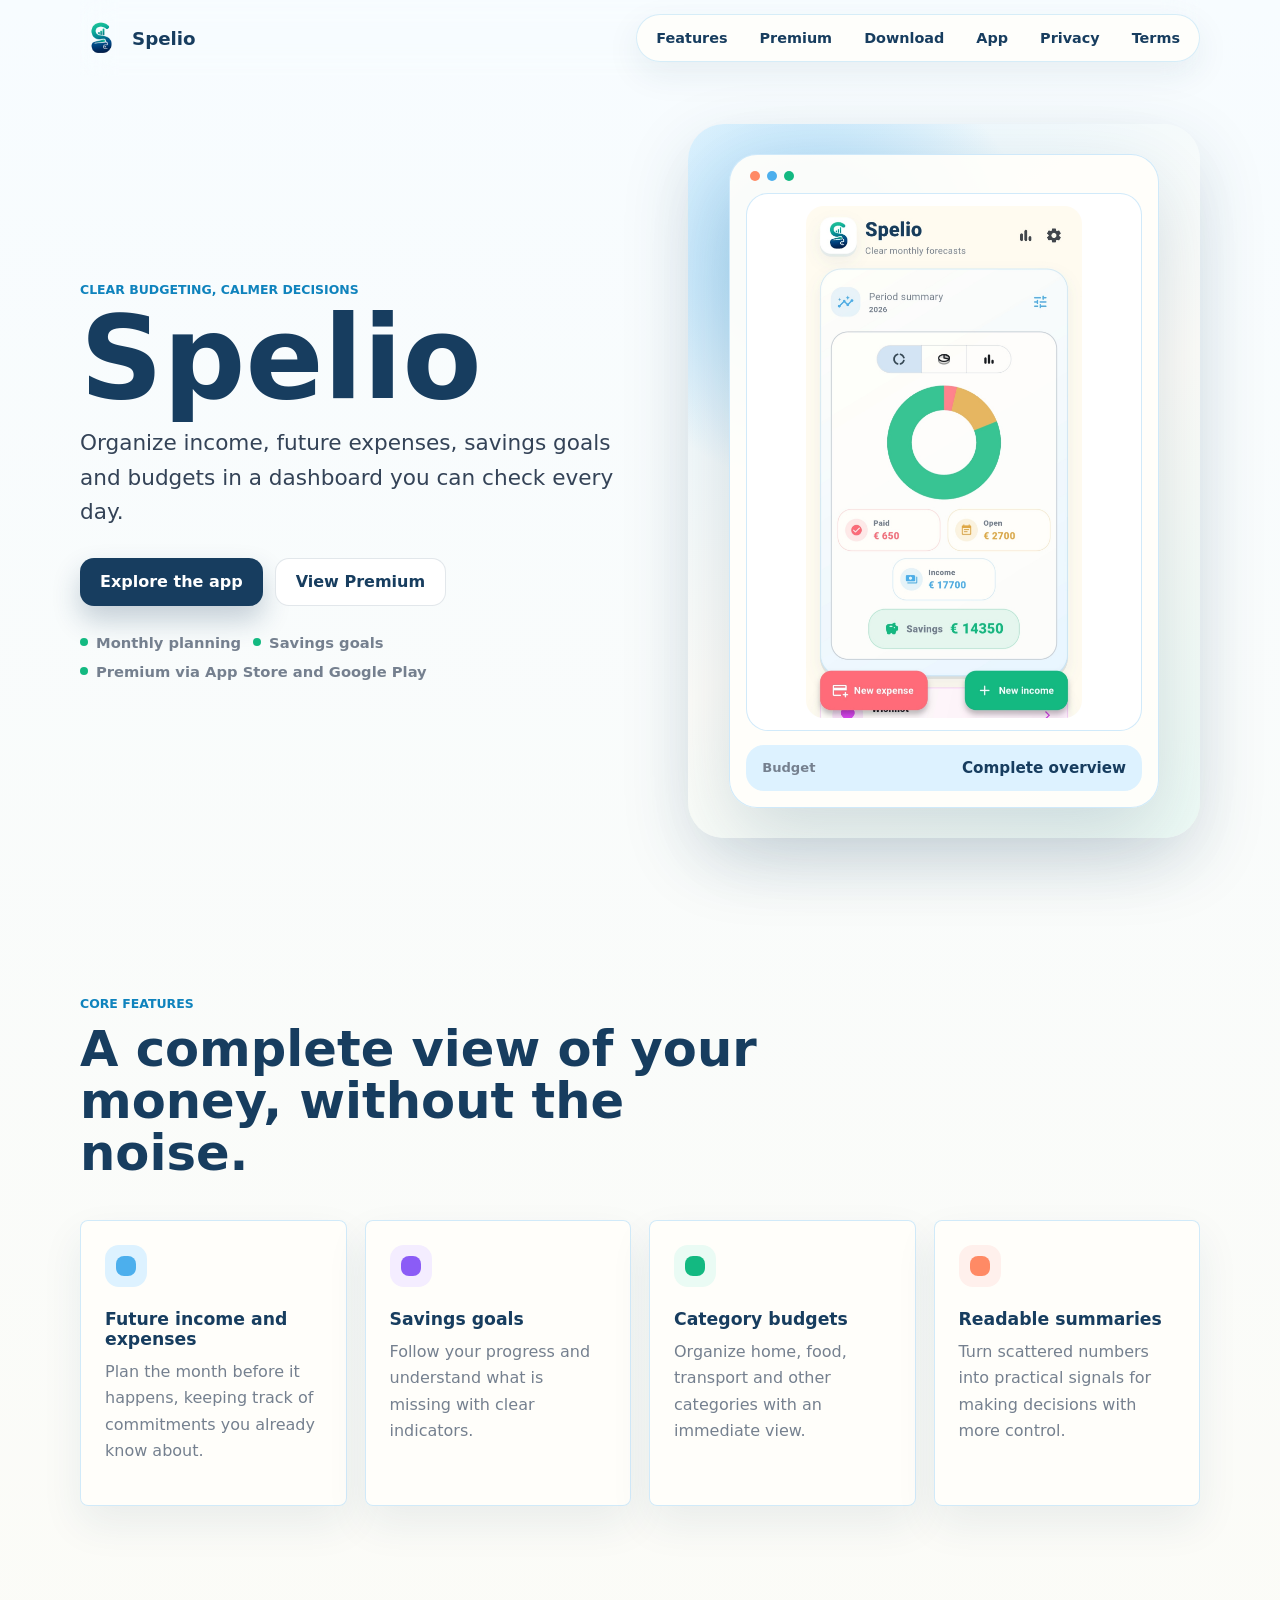
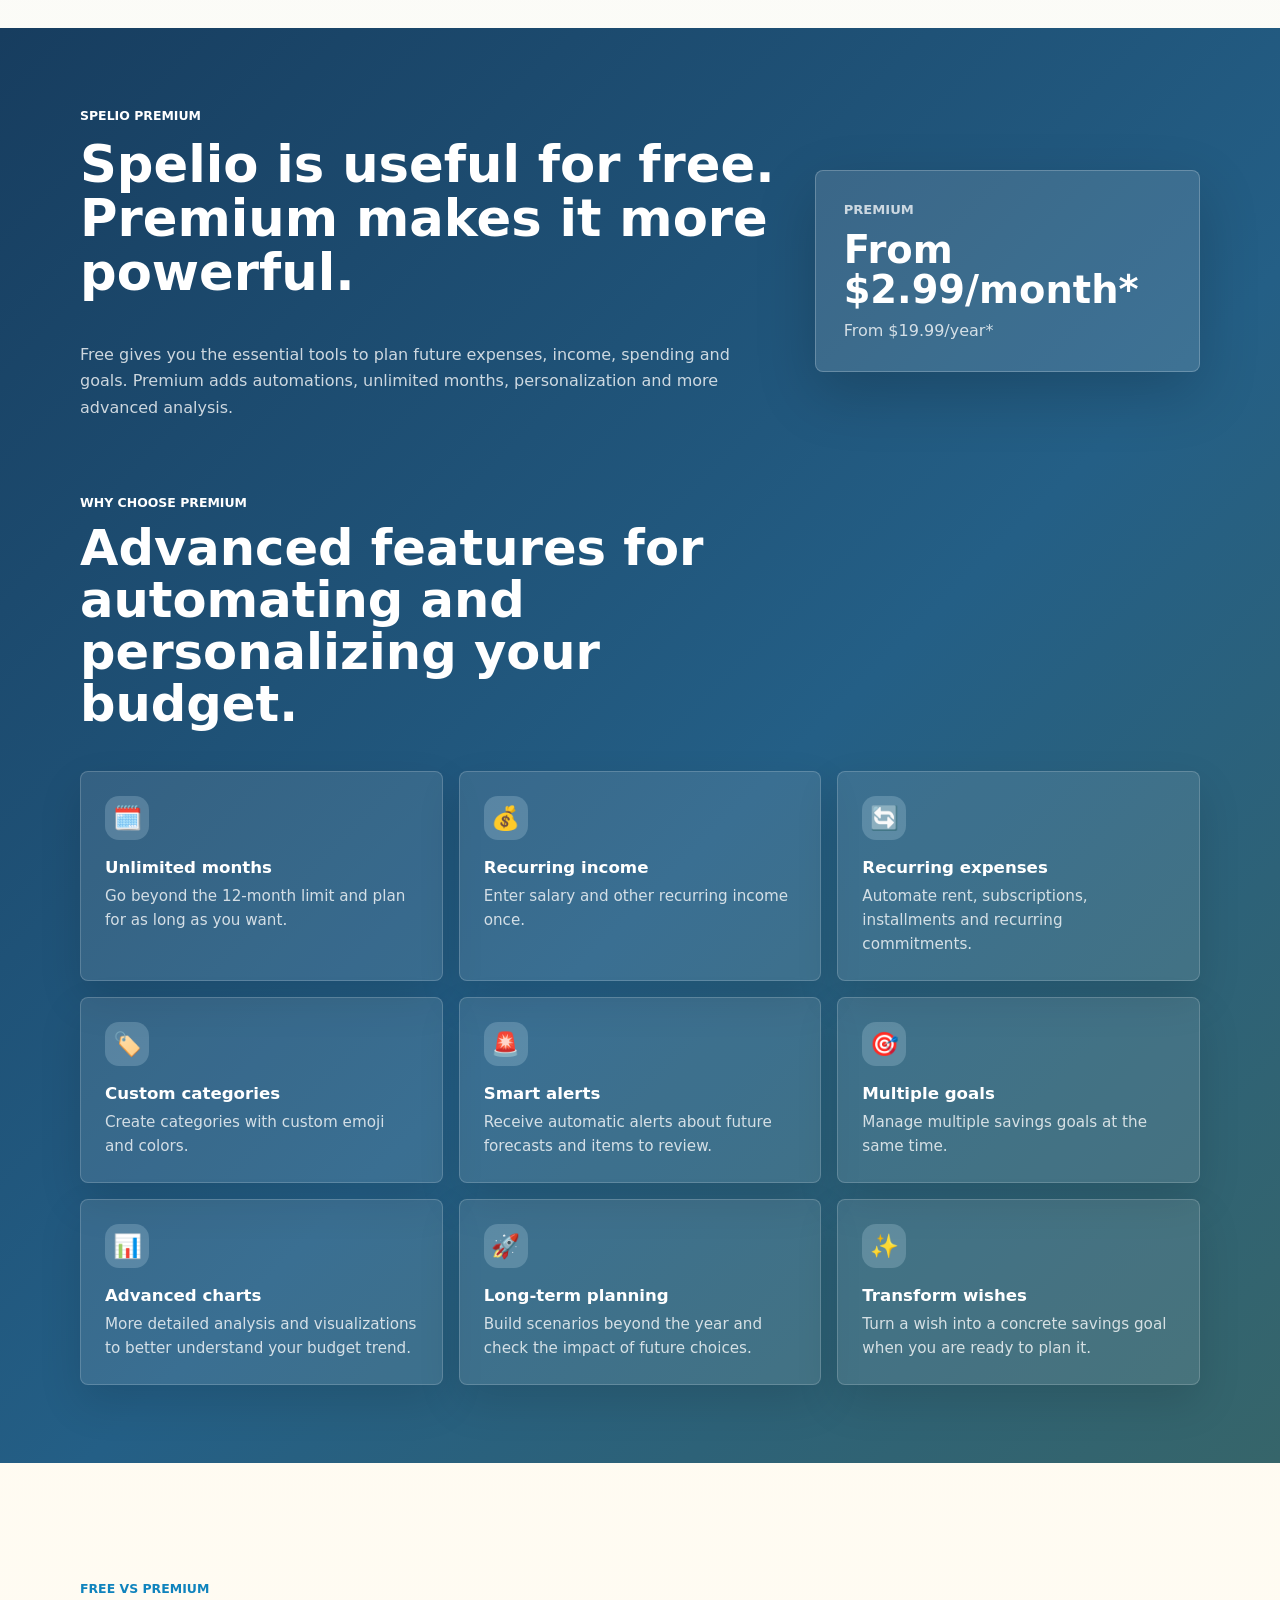
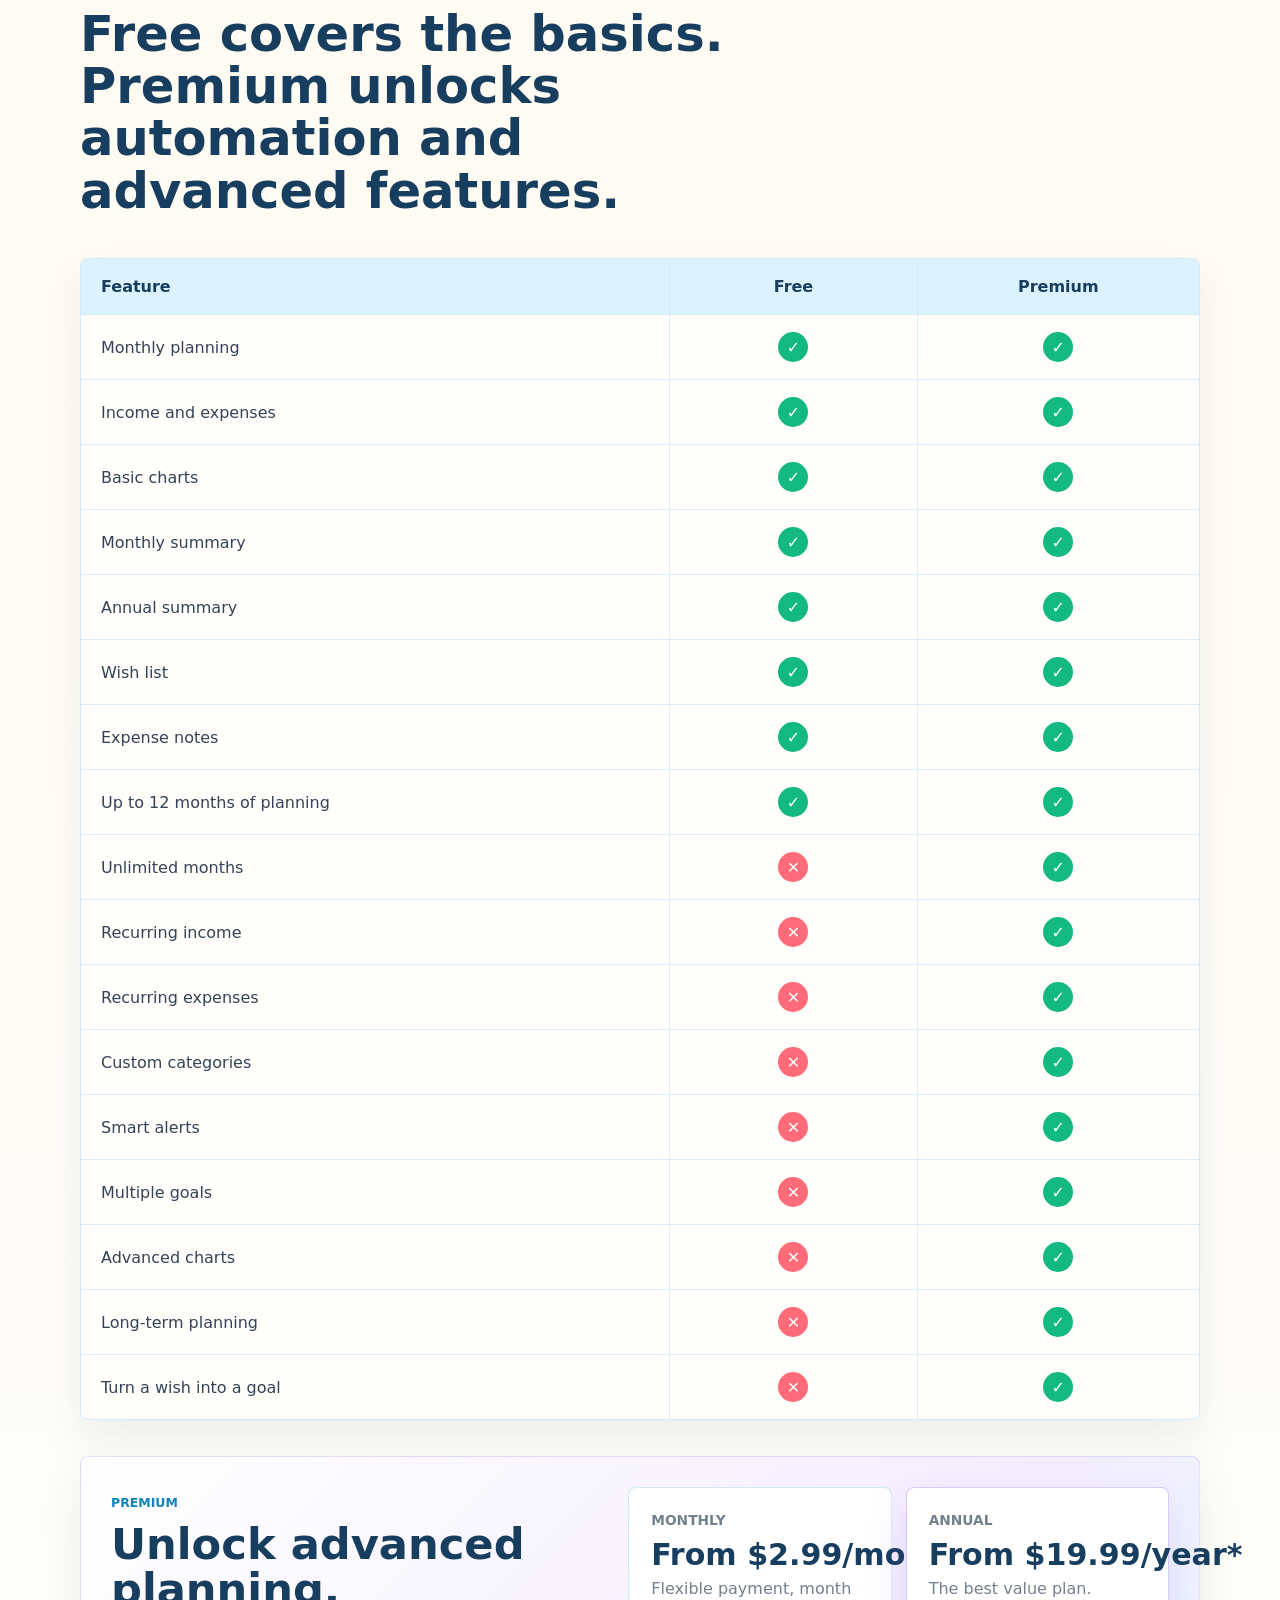
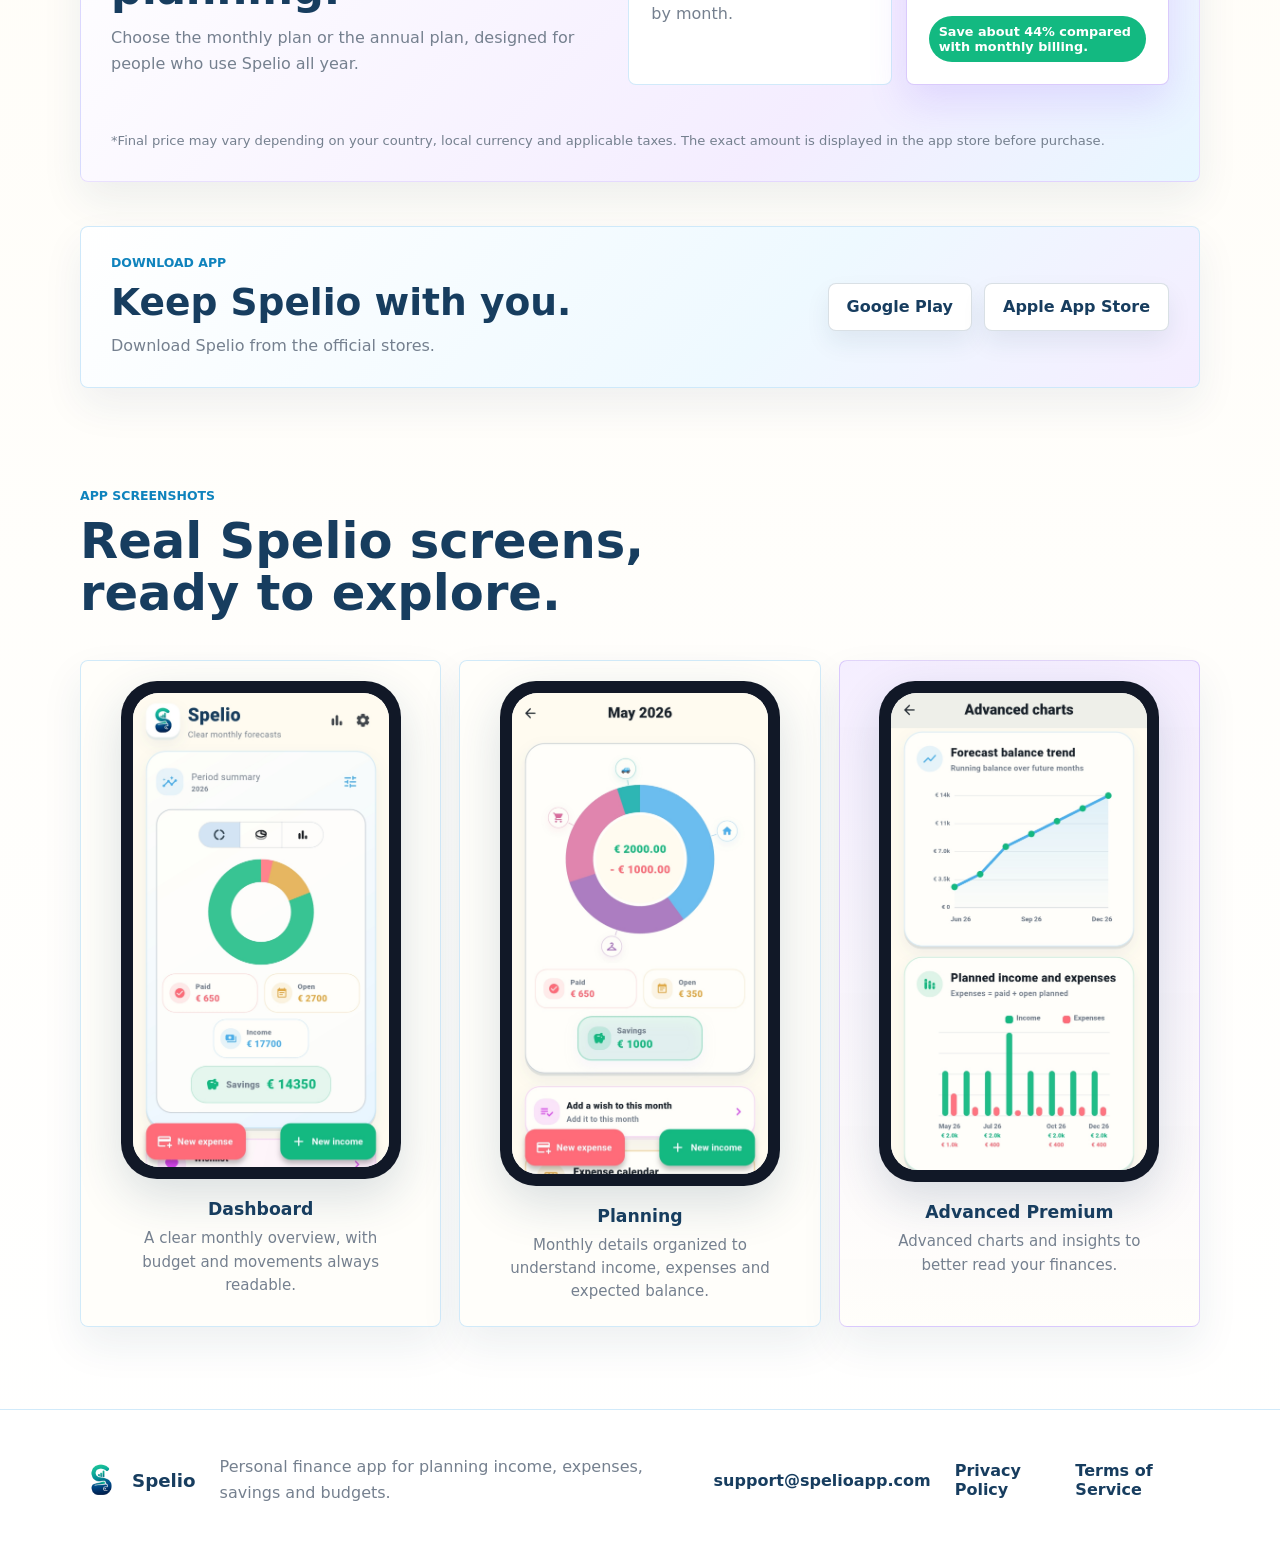
==== index.html @ 4f14aaf7 "Fix Apple App Store download link" ====
<!DOCTYPE html>
<html lang="it">
<head>
  <meta charset="utf-8">
  <meta name="viewport" content="width=device-width, initial-scale=1">
  <meta name="description" content="Spelio, app di budgeting per pianificare entrate, spese, obiettivi di risparmio e abbonamenti Premium." data-i18n-attr="content:meta.home.description">
  <title data-i18n="meta.home.title">Spelio | App di budgeting</title>
  <link rel="icon" type="image/png" href="/favicon.png">
  <link rel="shortcut icon" href="/favicon.ico">
  <link rel="apple-touch-icon" href="/apple-touch-icon.png">
  <link rel="stylesheet" href="style.css?v=hero-mockup-rebalance">
</head>
<body data-page="home">
  <header class="site-header">
    <a class="brand" href="index.html" aria-label="Spelio home">
      <img src="assets/app_logo_mark.png" alt="" class="brand-mark">
      <span>Spelio</span>
    </a>
    <nav class="site-nav" aria-label="Navigazione principale" data-i18n-attr="aria-label:nav.aria">
      <a href="#features" data-i18n="nav.features">Funzioni</a>
      <a href="#premium" data-i18n="nav.premium">Premium</a>
      <a href="#download" data-i18n="nav.download">Download</a>
      <a href="#screenshots" data-i18n="nav.app">App</a>
      <a href="privacy.html" data-i18n="nav.privacy">Privacy</a>
      <a href="terms.html" data-i18n="nav.terms">Termini</a>
    </nav>
  </header>

  <main>
    <section class="hero section-shell">
      <div class="hero-copy">
        <p class="eyebrow" data-i18n="home.hero.eyebrow">Budgeting chiaro, decisioni più serene</p>
        <h1>Spelio</h1>
        <p class="hero-lede" data-i18n="home.hero.lede">Organizza entrate, spese future, obiettivi di risparmio e budget in una dashboard semplice da consultare ogni giorno.</p>
        <div class="hero-actions">
          <a class="button button-primary" href="#screenshots" data-i18n="home.hero.primaryCta">Scopri l'app</a>
          <a class="button button-secondary" href="#premium" data-i18n="home.hero.secondaryCta">Vedi Premium</a>
        </div>
        <div class="trust-row" aria-label="Punti chiave" data-i18n-attr="aria-label:home.hero.trustAria">
          <span data-i18n="home.hero.trust.monthly">Pianificazione mensile</span>
          <span data-i18n="home.hero.trust.goals">Obiettivi di risparmio</span>
          <span data-i18n="home.hero.trust.premium">Premium via App Store e Google Play</span>
        </div>
      </div>

      <div class="app-preview" aria-label="Anteprima interfaccia Spelio" data-i18n-attr="aria-label:home.preview.aria">
        <div class="hero-showcase">
          <div class="showcase-toolbar" aria-hidden="true"><span></span><span></span><span></span></div>
          <div class="hero-screen">
            <img src="assets/screenshots/home.jpg" width="1080" height="2002" alt="Schermata home completa di Spelio con riepilogo del budget e panoramica mensile" fetchpriority="high" data-i18n-attr="alt:home.preview.alt">
          </div>
          <div class="showcase-stats" aria-hidden="true">
            <span data-i18n="home.preview.badge">Budget</span>
            <strong data-i18n="home.preview.caption">Overview completa</strong>
          </div>
        </div>
      </div>
    </section>

    <section id="features" class="features section-shell">
      <div class="section-heading">
        <p class="eyebrow" data-i18n="home.features.eyebrow">Funzionalità principali</p>
        <h2 data-i18n="home.features.title">Una vista completa sul tuo denaro, senza rumore.</h2>
      </div>
      <div class="feature-grid">
        <article class="feature-card">
          <div class="feature-icon income"></div>
          <h3 data-i18n="home.features.income.title">Entrate e spese future</h3>
          <p data-i18n="home.features.income.text">Pianifica il mese prima che accada, tenendo traccia degli impegni già previsti.</p>
        </article>
        <article class="feature-card">
          <div class="feature-icon goals"></div>
          <h3 data-i18n="home.features.goals.title">Obiettivi di risparmio</h3>
          <p data-i18n="home.features.goals.text">Segui i progressi dei tuoi traguardi e capisci quanto manca con indicatori chiari.</p>
        </article>
        <article class="feature-card">
          <div class="feature-icon budget"></div>
          <h3 data-i18n="home.features.budget.title">Budget per categoria</h3>
          <p data-i18n="home.features.budget.text">Organizza casa, cibo, trasporti e altre categorie con una lettura immediata.</p>
        </article>
        <article class="feature-card">
          <div class="feature-icon insights"></div>
          <h3 data-i18n="home.features.insights.title">Riepiloghi leggibili</h3>
          <p data-i18n="home.features.insights.text">Trasforma numeri sparsi in indicazioni pratiche per decidere con più controllo.</p>
        </article>
      </div>
    </section>

    <section id="premium" class="premium-band">
      <div class="section-shell premium-hero">
        <div class="premium-copy">
          <p class="eyebrow" data-i18n="premium.hero.eyebrow">Spelio Premium</p>
          <h2 data-i18n="premium.hero.title">Spelio è utile già gratis. Premium lo rende più potente.</h2>
          <p data-i18n="premium.hero.text">La versione Free offre gli strumenti essenziali per pianificare spese future, entrate, uscite e obiettivi. Premium aggiunge automazioni, mesi illimitati, personalizzazione e analisi più avanzate.</p>
        </div>
        <div class="premium-price-mini">
          <span data-i18n="premium.price.label">Premium</span>
          <strong data-i18n="premium.price.monthlyLine">Da &euro;2,99/mese*</strong>
          <p data-i18n="premium.price.annualLine">Da &euro;19,99/anno*</p>
        </div>
      </div>

      <div class="section-shell premium-deep-dive">
        <div class="section-heading premium-heading">
          <p class="eyebrow" data-i18n="premium.features.eyebrow">Perché scegliere Premium</p>
          <h2 data-i18n="premium.features.title">Funzioni avanzate per chi vuole automatizzare e personalizzare il budget.</h2>
        </div>
        <div class="premium-feature-grid">
          <article class="premium-feature-card"><span class="premium-emoji" aria-hidden="true">&#128467;&#65039;</span><h3 data-i18n="premium.cards.months.title">Mesi illimitati</h3><p data-i18n="premium.cards.months.text">Supera il limite dei 12 mesi e pianifica tutto il tempo che desideri.</p></article>
          <article class="premium-feature-card"><span class="premium-emoji" aria-hidden="true">&#128176;</span><h3 data-i18n="premium.cards.recurringIncome.title">Entrate ricorrenti</h3><p data-i18n="premium.cards.recurringIncome.text">Registra stipendio e altre entrate periodiche una sola volta.</p></article>
          <article class="premium-feature-card"><span class="premium-emoji" aria-hidden="true">&#128260;</span><h3 data-i18n="premium.cards.recurringExpenses.title">Spese ricorrenti</h3><p data-i18n="premium.cards.recurringExpenses.text">Automatizza affitto, abbonamenti, rate e impegni periodici.</p></article>
          <article class="premium-feature-card"><span class="premium-emoji" aria-hidden="true">&#127991;&#65039;</span><h3 data-i18n="premium.cards.categories.title">Categorie personalizzate</h3><p data-i18n="premium.cards.categories.text">Crea categorie con emoji e colori personalizzati.</p></article>
          <article class="premium-feature-card"><span class="premium-emoji" aria-hidden="true">&#128680;</span><h3 data-i18n="premium.cards.alerts.title">Alert intelligenti</h3><p data-i18n="premium.cards.alerts.text">Ricevi avvisi automatici sulle previsioni future e sui punti da controllare.</p></article>
          <article class="premium-feature-card"><span class="premium-emoji" aria-hidden="true">&#127919;</span><h3 data-i18n="premium.cards.goals.title">Obiettivi multipli</h3><p data-i18n="premium.cards.goals.text">Gestisci più obiettivi di risparmio contemporaneamente.</p></article>
          <article class="premium-feature-card"><span class="premium-emoji" aria-hidden="true">&#128202;</span><h3 data-i18n="premium.cards.charts.title">Grafici avanzati</h3><p data-i18n="premium.cards.charts.text">Analisi e visualizzazioni più dettagliate per capire meglio l'andamento del budget.</p></article>
          <article class="premium-feature-card"><span class="premium-emoji" aria-hidden="true">&#128640;</span><h3 data-i18n="premium.cards.longTerm.title">Pianificazione a lungo termine</h3><p data-i18n="premium.cards.longTerm.text">Costruisci scenari oltre l'anno e controlla l'impatto delle scelte future.</p></article>
          <article class="premium-feature-card"><span class="premium-emoji" aria-hidden="true">&#10024;</span><h3 data-i18n="premium.cards.wishes.title">Desideri trasformabili</h3><p data-i18n="premium.cards.wishes.text">Trasforma un desiderio in un obiettivo di risparmio concreto quando vuoi iniziare a pianificarlo.</p></article>
        </div>
      </div>
    </section>

    <section class="premium-compare section-shell" aria-labelledby="premium-compare-title">
      <div class="section-heading">
        <p class="eyebrow" data-i18n="compare.eyebrow">Free vs Premium</p>
        <h2 id="premium-compare-title" data-i18n="compare.title">Free copre le basi. Premium sblocca automazioni e funzioni avanzate.</h2>
      </div>
      <div class="compare-table modern-compare" role="table" aria-label="Confronto tra Spelio Free e Spelio Premium" data-i18n-attr="aria-label:compare.aria">
        <div class="compare-row compare-head" role="row"><div role="columnheader" data-i18n="compare.header.feature">Funzionalità</div><div role="columnheader">Free</div><div role="columnheader">Premium</div></div>
        <div class="compare-row" role="row"><div role="cell" data-i18n="compare.monthlyPlanning">Pianificazione mensile</div><div role="cell"><span class="compare-status yes" aria-label="Incluso" data-i18n-attr="aria-label:compare.included">&#10003;</span></div><div role="cell"><span class="compare-status yes" aria-label="Incluso" data-i18n-attr="aria-label:compare.included">&#10003;</span></div></div>
        <div class="compare-row" role="row"><div role="cell" data-i18n="compare.inOut">Entrate e uscite</div><div role="cell"><span class="compare-status yes" aria-label="Incluso" data-i18n-attr="aria-label:compare.included">&#10003;</span></div><div role="cell"><span class="compare-status yes" aria-label="Incluso" data-i18n-attr="aria-label:compare.included">&#10003;</span></div></div>
        <div class="compare-row" role="row"><div role="cell" data-i18n="compare.baseCharts">Grafici base</div><div role="cell"><span class="compare-status yes" aria-label="Incluso" data-i18n-attr="aria-label:compare.included">&#10003;</span></div><div role="cell"><span class="compare-status yes" aria-label="Incluso" data-i18n-attr="aria-label:compare.included">&#10003;</span></div></div>
        <div class="compare-row" role="row"><div role="cell" data-i18n="compare.monthlySummary">Riepilogo mensile</div><div role="cell"><span class="compare-status yes" aria-label="Incluso" data-i18n-attr="aria-label:compare.included">&#10003;</span></div><div role="cell"><span class="compare-status yes" aria-label="Incluso" data-i18n-attr="aria-label:compare.included">&#10003;</span></div></div>
        <div class="compare-row" role="row"><div role="cell" data-i18n="compare.yearly">Riepilogo annuale</div><div role="cell"><span class="compare-status yes" aria-label="Incluso" data-i18n-attr="aria-label:compare.included">&#10003;</span></div><div role="cell"><span class="compare-status yes" aria-label="Incluso" data-i18n-attr="aria-label:compare.included">&#10003;</span></div></div>
        <div class="compare-row" role="row"><div role="cell" data-i18n="compare.wishlist">Wishlist</div><div role="cell"><span class="compare-status yes" aria-label="Incluso" data-i18n-attr="aria-label:compare.included">&#10003;</span></div><div role="cell"><span class="compare-status yes" aria-label="Incluso" data-i18n-attr="aria-label:compare.included">&#10003;</span></div></div>
        <div class="compare-row" role="row"><div role="cell" data-i18n="compare.notes">Note sulle spese</div><div role="cell"><span class="compare-status yes" aria-label="Incluso" data-i18n-attr="aria-label:compare.included">&#10003;</span></div><div role="cell"><span class="compare-status yes" aria-label="Incluso" data-i18n-attr="aria-label:compare.included">&#10003;</span></div></div>
        <div class="compare-row" role="row"><div role="cell" data-i18n="compare.twelveMonths">Fino a 12 mesi di pianificazione</div><div role="cell"><span class="compare-status yes" aria-label="Incluso" data-i18n-attr="aria-label:compare.included">&#10003;</span></div><div role="cell"><span class="compare-status yes" aria-label="Incluso" data-i18n-attr="aria-label:compare.included">&#10003;</span></div></div>
        <div class="compare-row" role="row"><div role="cell" data-i18n="compare.unlimitedMonths">Mesi illimitati</div><div role="cell"><span class="compare-status no" aria-label="Non incluso" data-i18n-attr="aria-label:compare.notIncluded">&#10005;</span></div><div role="cell"><span class="compare-status yes" aria-label="Incluso" data-i18n-attr="aria-label:compare.included">&#10003;</span></div></div>
        <div class="compare-row" role="row"><div role="cell" data-i18n="compare.recurringIncome">Entrate ricorrenti</div><div role="cell"><span class="compare-status no" aria-label="Non incluso" data-i18n-attr="aria-label:compare.notIncluded">&#10005;</span></div><div role="cell"><span class="compare-status yes" aria-label="Incluso" data-i18n-attr="aria-label:compare.included">&#10003;</span></div></div>
        <div class="compare-row" role="row"><div role="cell" data-i18n="compare.recurringExpenses">Spese ricorrenti</div><div role="cell"><span class="compare-status no" aria-label="Non incluso" data-i18n-attr="aria-label:compare.notIncluded">&#10005;</span></div><div role="cell"><span class="compare-status yes" aria-label="Incluso" data-i18n-attr="aria-label:compare.included">&#10003;</span></div></div>
        <div class="compare-row" role="row"><div role="cell" data-i18n="compare.customCategories">Categorie personalizzate</div><div role="cell"><span class="compare-status no" aria-label="Non incluso" data-i18n-attr="aria-label:compare.notIncluded">&#10005;</span></div><div role="cell"><span class="compare-status yes" aria-label="Incluso" data-i18n-attr="aria-label:compare.included">&#10003;</span></div></div>
        <div class="compare-row" role="row"><div role="cell" data-i18n="compare.smartAlerts">Alert intelligenti</div><div role="cell"><span class="compare-status no" aria-label="Non incluso" data-i18n-attr="aria-label:compare.notIncluded">&#10005;</span></div><div role="cell"><span class="compare-status yes" aria-label="Incluso" data-i18n-attr="aria-label:compare.included">&#10003;</span></div></div>
        <div class="compare-row" role="row"><div role="cell" data-i18n="compare.multipleGoals">Obiettivi multipli</div><div role="cell"><span class="compare-status no" aria-label="Non incluso" data-i18n-attr="aria-label:compare.notIncluded">&#10005;</span></div><div role="cell"><span class="compare-status yes" aria-label="Incluso" data-i18n-attr="aria-label:compare.included">&#10003;</span></div></div>
        <div class="compare-row" role="row"><div role="cell" data-i18n="compare.advancedCharts">Grafici avanzati</div><div role="cell"><span class="compare-status no" aria-label="Non incluso" data-i18n-attr="aria-label:compare.notIncluded">&#10005;</span></div><div role="cell"><span class="compare-status yes" aria-label="Incluso" data-i18n-attr="aria-label:compare.included">&#10003;</span></div></div>
        <div class="compare-row" role="row"><div role="cell" data-i18n="compare.longTerm">Pianificazione a lungo termine</div><div role="cell"><span class="compare-status no" aria-label="Non incluso" data-i18n-attr="aria-label:compare.notIncluded">&#10005;</span></div><div role="cell"><span class="compare-status yes" aria-label="Incluso" data-i18n-attr="aria-label:compare.included">&#10003;</span></div></div>
        <div class="compare-row" role="row"><div role="cell" data-i18n="compare.wishToGoal">Trasforma desiderio in obiettivo</div><div role="cell"><span class="compare-status no" aria-label="Non incluso" data-i18n-attr="aria-label:compare.notIncluded">&#10005;</span></div><div role="cell"><span class="compare-status yes" aria-label="Incluso" data-i18n-attr="aria-label:compare.included">&#10003;</span></div></div>
      </div>
    </section>

    <section class="premium-cta section-shell" aria-label="Prezzi Spelio Premium" data-i18n-attr="aria-label:premium.cta.aria">
      <div class="premium-price-copy">
        <p class="eyebrow" data-i18n="premium.cta.eyebrow">Premium</p>
        <h2 data-i18n="premium.cta.title">Sblocca la pianificazione avanzata.</h2>
        <p data-i18n="premium.cta.text">Scegli il piano mensile oppure il piano annuale, pensato per chi usa Spelio tutto l'anno.</p>
      </div>
      <div class="price-cards">
        <article class="price-card"><span data-i18n="premium.cta.monthly">Mensile</span><strong data-i18n="premium.cta.monthlyPrice">Da &euro;2,99/mese*</strong><p data-i18n="premium.cta.monthlyText">Pagamento flessibile, mese per mese.</p></article>
        <article class="price-card highlighted-price"><span data-i18n="premium.cta.annual">Annuale</span><strong data-i18n="premium.cta.annualPrice">Da &euro;19,99/anno*</strong><p data-i18n="premium.cta.annualText">Il piano più conveniente.</p><em data-i18n="premium.cta.savings">Risparmi circa il 44% rispetto al mensile.</em></article>
      </div>
      <p class="pricing-note" data-i18n="premium.pricingNote">*Il prezzo finale può variare in base al Paese, alla valuta locale e alle eventuali imposte applicabili. L'importo esatto viene mostrato nello store prima dell'acquisto.</p>
    </section>

    <section id="download" class="download-section section-shell">
      <div class="download-copy">
        <p class="eyebrow" data-i18n="download.eyebrow">Download app</p>
        <h2 data-i18n="download.title">Porta Spelio sempre con te.</h2>
        <p data-i18n="download.text">Scarica Spelio dagli store ufficiali.</p>
      </div>
      <div class="download-actions" aria-label="Download app Spelio" data-i18n-attr="aria-label:download.aria">
        <a class="store-button" href="https://play.google.com/store/apps/details?id=com.edobozzi.spelio" target="_blank" rel="noopener" data-i18n="download.google">Google Play</a>
        <a class="store-button" href="https://apps.apple.com/us/app/spelio-budget-planner-goals/id6780227505" target="_blank" rel="noopener" data-i18n="download.apple">Apple App Store</a>
      </div>
    </section>

    <section id="screenshots" class="screenshots section-shell">
      <div class="section-heading">
        <p class="eyebrow" data-i18n="screens.eyebrow">Screenshot app</p>
        <h2 data-i18n="screens.title">Le schermate reali di Spelio, pronte da esplorare.</h2>
      </div>
      <div class="screenshot-grid">
        <article class="screenshot-card"><figure class="phone-frame"><div class="phone-screen"><img src="assets/screenshots/home.jpg" width="1080" height="2002" loading="lazy" decoding="async" alt="Home completa di Spelio con riepilogo del mese, budget e movimenti recenti" data-i18n-attr="alt:screens.dashboard.alt"></div></figure><h3 data-i18n="screens.dashboard.title">Dashboard</h3><p data-i18n="screens.dashboard.text">Una panoramica chiara del mese, con budget e movimenti sempre leggibili.</p></article>
        <article class="screenshot-card"><figure class="phone-frame"><div class="phone-screen"><img src="assets/screenshots/month-detail.jpg" width="1080" height="2029" loading="lazy" decoding="async" alt="Schermata completa del dettaglio mensile di Spelio con entrate, uscite e pianificazione del periodo" data-i18n-attr="alt:screens.planning.alt"></div></figure><h3 data-i18n="screens.planning.title">Pianificazione</h3><p data-i18n="screens.planning.text">Dettagli mensili ordinati per capire entrate, uscite e saldo previsto.</p></article>
        <article class="screenshot-card premium-screenshot"><figure class="phone-frame"><div class="phone-screen"><img src="assets/screenshots/advanced-charts.jpg" width="1080" height="2015" loading="lazy" decoding="async" alt="Schermata Premium completa di Spelio con grafici avanzati e analisi del budget" data-i18n-attr="alt:screens.premium.alt"></div></figure><h3 data-i18n="screens.premium.title">Premium avanzato</h3><p data-i18n="screens.premium.text">Grafici e insight avanzati per leggere meglio l'andamento delle finanze.</p></article>
      </div>
    </section>
  </main>

  <footer class="site-footer">
    <div class="footer-inner">
      <a class="brand footer-brand" href="index.html"><img src="assets/app_logo_mark.png" alt="" class="brand-mark"><span>Spelio</span></a>
      <p data-i18n="footer.text">App di finanza personale per pianificare entrate, spese, risparmi e budget.</p>
      <a class="support-link" href="mailto:support@spelioapp.com" data-i18n="footer.support">support@spelioapp.com</a>
      <nav aria-label="Documenti legali" data-i18n-attr="aria-label:footer.legalAria"><a href="privacy.html" data-i18n="footer.privacy">Informativa privacy</a><a href="terms.html" data-i18n="footer.terms">Termini di servizio</a></nav>
    </div>
  </footer>
  <script src="localize.js"></script>
</body>
</html>
---- style.css ----
:root {
  --ink: #18202a;
  --muted: #75808f;
  --canvas: #fffbf1;
  --paper: #fffefa;
  --brand: #4cafed;
  --brand-deep: #173d5f;
  --aqua: #7bc7f7;
  --mint: #ddf2ff;
  --green: #13b981;
  --coral: #ff8a65;
  --premium: #8b5cf6;
  --line: #cde8fa;
  --shadow: 0 24px 70px rgba(23, 61, 95, 0.14);
}

* {
  box-sizing: border-box;
}

html {
  scroll-behavior: smooth;
}

body {
  margin: 0;
  font-family: Inter, system-ui, -apple-system, BlinkMacSystemFont, "Segoe UI", sans-serif;
  color: var(--ink);
  background: linear-gradient(180deg, #f7fcff 0%, var(--canvas) 46%, #ffffff 100%);
}

a {
  color: inherit;
  text-decoration: none;
}

.site-header {
  position: sticky;
  top: 0;
  z-index: 20;
  display: flex;
  align-items: center;
  justify-content: space-between;
  gap: 24px;
  width: min(1120px, calc(100% - 32px));
  min-height: 76px;
  margin: 0 auto;
  padding: 12px 0;
  backdrop-filter: blur(16px);
}

.brand {
  display: inline-flex;
  align-items: center;
  gap: 10px;
  font-weight: 800;
  font-size: 1.14rem;
  color: var(--brand-deep);
}

.brand-mark {
  width: 42px;
  height: 42px;
  object-fit: contain;
}

.site-nav {
  display: flex;
  align-items: center;
  gap: 6px;
  padding: 6px;
  border: 1px solid rgba(76, 175, 237, 0.22);
  border-radius: 999px;
  background: rgba(255, 254, 250, 0.82);
  box-shadow: 0 12px 34px rgba(23, 61, 95, 0.08);
}

.site-nav a {
  padding: 9px 13px;
  border-radius: 999px;
  color: var(--brand-deep);
  font-size: 0.9rem;
  font-weight: 700;
  white-space: nowrap;
}

.site-nav a:hover,
.site-nav a[aria-current="page"] {
  background: var(--mint);
  color: #0f6da0;
}

.section-shell {
  width: min(1120px, calc(100% - 32px));
  margin: 0 auto;
}

.hero {
  display: grid;
  grid-template-columns: minmax(0, 1.04fr) minmax(320px, 0.96fr);
  gap: 54px;
  align-items: center;
  min-height: calc(100vh - 76px);
  padding: 48px 0 76px;
}

.eyebrow {
  margin: 0 0 12px;
  color: #0f83bd;
  font-size: 0.78rem;
  font-weight: 800;
  letter-spacing: 0;
  text-transform: uppercase;
}

h1,
h2,
h3,
p {
  margin-top: 0;
}

.hero h1 {
  margin-bottom: 18px;
  color: var(--brand-deep);
  font-size: clamp(3.6rem, 10vw, 7.2rem);
  line-height: 0.86;
  letter-spacing: 0;
}

.hero-lede {
  max-width: 680px;
  color: #344357;
  font-size: clamp(1.12rem, 2vw, 1.35rem);
  line-height: 1.6;
}

.hero-actions,
.trust-row {
  display: flex;
  flex-wrap: wrap;
  gap: 12px;
  align-items: center;
}

.hero-actions {
  margin-top: 28px;
}

.button {
  display: inline-flex;
  align-items: center;
  justify-content: center;
  min-height: 48px;
  padding: 0 20px;
  border-radius: 14px;
  font-weight: 800;
  transition: transform 160ms ease, box-shadow 160ms ease;
}

.button:hover {
  transform: translateY(-2px);
}

.button-primary {
  color: #ffffff;
  background: var(--brand-deep);
  box-shadow: 0 14px 28px rgba(23, 61, 95, 0.24);
}

.button-secondary {
  color: var(--brand-deep);
  background: #ffffff;
  border: 1px solid rgba(23, 61, 95, 0.12);
}

.trust-row {
  margin-top: 28px;
  color: var(--muted);
  font-size: 0.92rem;
  font-weight: 700;
}

.trust-row span {
  display: inline-flex;
  align-items: center;
  gap: 8px;
}

.trust-row span::before {
  content: "";
  width: 8px;
  height: 8px;
  border-radius: 99px;
  background: var(--green);
}

.app-preview {
  display: grid;
  place-items: center;
  min-height: 560px;
  padding: 30px;
  border-radius: 36px;
  background: radial-gradient(circle at 25% 20%, rgba(123, 199, 247, 0.7), transparent 32%), linear-gradient(145deg, #e8f7ff, #fffefa 54%, #eefbf6);
  box-shadow: var(--shadow);
}

.hero-showcase {
  width: min(430px, 100%);
  padding: 16px;
  border: 1px solid rgba(205, 232, 250, 0.95);
  border-radius: 28px;
  background: rgba(255, 254, 250, 0.92);
  box-shadow: 0 28px 80px rgba(23, 61, 95, 0.18);
}

.showcase-toolbar {
  display: flex;
  gap: 7px;
  padding: 0 0 12px 4px;
}

.showcase-toolbar span {
  width: 10px;
  height: 10px;
  border-radius: 999px;
  background: var(--line);
}

.showcase-toolbar span:first-child {
  background: var(--coral);
}

.showcase-toolbar span:nth-child(2) {
  background: var(--brand);
}

.showcase-toolbar span:nth-child(3) {
  background: var(--green);
}

.hero-screen {
  display: grid;
  place-items: center;
  padding: 12px;
  border-radius: 22px;
  background: #ffffff;
  border: 1px solid rgba(205, 232, 250, 0.9);
}

.hero-screen img {
  display: block;
  width: min(276px, 100%);
  height: auto;
  object-fit: contain;
  border-radius: 18px;
  background: #ffffff;
}

.showcase-stats {
  display: flex;
  align-items: center;
  justify-content: space-between;
  gap: 16px;
  margin-top: 14px;
  padding: 14px 16px;
  border-radius: 18px;
  background: var(--mint);
}

.showcase-stats span {
  color: var(--muted);
  font-size: 0.82rem;
  font-weight: 800;
}

.showcase-stats strong {
  color: var(--brand-deep);
  font-size: 0.95rem;
}
.section-heading {
  max-width: 680px;
  margin-bottom: 28px;
}

.section-heading h2 {
  color: var(--brand-deep);
  font-size: clamp(2rem, 4vw, 3.1rem);
  line-height: 1.05;
  letter-spacing: 0;
}

.features,
.screenshots {
  padding: 82px 0;
}

.feature-grid,
.screenshot-grid {
  display: grid;
  grid-template-columns: repeat(4, minmax(0, 1fr));
  gap: 18px;
}

.feature-card,
.screenshot-card,
.legal-card {
  border: 1px solid rgba(205, 232, 250, 0.9);
  border-radius: 8px;
  background: rgba(255, 254, 250, 0.92);
  box-shadow: 0 18px 42px rgba(23, 61, 95, 0.08);
}

.feature-card {
  padding: 24px;
}

.feature-card h3,
.screenshot-card h3 {
  margin-bottom: 10px;
  color: var(--brand-deep);
  font-size: 1.08rem;
}

.feature-card p,
.legal-content p,
.footer-inner p {
  color: var(--muted);
  line-height: 1.65;
}

.feature-icon {
  width: 42px;
  height: 42px;
  margin-bottom: 22px;
  border-radius: 14px;
  background: var(--mint);
  position: relative;
}

.feature-icon::after {
  content: "";
  position: absolute;
  inset: 11px;
  border-radius: 8px;
  background: var(--brand);
}

.feature-icon.goals { background: #f4edff; }
.feature-icon.goals::after { background: var(--premium); }
.feature-icon.budget { background: #eafbf4; }
.feature-icon.budget::after { background: var(--green); }
.feature-icon.insights { background: #fff0ec; }
.feature-icon.insights::after { background: var(--coral); }

.premium-band {
  margin: 40px 0;
  padding: 78px 0;
  color: #ffffff;
  background: linear-gradient(135deg, var(--brand-deep), #245f86 56%, #36656a);
}

.premium-hero {
  display: grid;
  grid-template-columns: minmax(0, 1fr) minmax(280px, 0.55fr);
  gap: 34px;
  align-items: center;
}

.premium-copy .eyebrow,
.premium-copy h2,
.premium-copy p {
  color: #ffffff;
}

.premium-copy h2 {
  max-width: 760px;
  font-size: clamp(2.1rem, 4vw, 3.2rem);
  line-height: 1.05;
}

.premium-copy p {
  max-width: 680px;
  color: rgba(255, 255, 255, 0.78);
  line-height: 1.65;
}

.premium-price-mini {
  padding: 28px;
  border: 1px solid rgba(255, 255, 255, 0.22);
  border-radius: 8px;
  background: rgba(255, 255, 255, 0.12);
  box-shadow: 0 22px 60px rgba(0, 0, 0, 0.18);
}

.premium-price-mini span {
  color: rgba(255, 255, 255, 0.74);
  font-size: 0.82rem;
  font-weight: 800;
  text-transform: uppercase;
}

.premium-price-mini strong {
  display: block;
  margin: 12px 0 8px;
  color: #ffffff;
  font-size: clamp(1.8rem, 3vw, 2.5rem);
  line-height: 1.05;
}

.premium-price-mini p {
  margin: 0;
  color: rgba(255, 255, 255, 0.78);
  line-height: 1.55;
}

.premium-deep-dive {
  margin-top: 58px;
}

.premium-heading {
  margin-bottom: 26px;
}

.premium-heading .eyebrow,
.premium-heading h2 {
  color: #ffffff;
}

.premium-feature-grid {
  display: grid;
  grid-template-columns: repeat(3, minmax(0, 1fr));
  gap: 16px;
}

.premium-feature-card {
  padding: 24px;
  border: 1px solid rgba(255, 255, 255, 0.18);
  border-radius: 8px;
  background: rgba(255, 255, 255, 0.1);
  box-shadow: 0 18px 44px rgba(0, 0, 0, 0.12);
}

.premium-feature-grid > .premium-feature-card {
  grid-column: auto;
  width: auto;
}

.premium-feature-card h3 {
  margin-bottom: 8px;
  color: #ffffff;
  font-size: 1.04rem;
}

.premium-feature-card p {
  margin-bottom: 0;
  color: rgba(255, 255, 255, 0.78);
  font-size: 0.95rem;
  line-height: 1.55;
}

.premium-emoji {
  display: inline-grid;
  place-items: center;
  width: 44px;
  height: 44px;
  margin-bottom: 18px;
  border-radius: 14px;
  background: rgba(221, 242, 255, 0.2);
  font-size: 1.45rem;
}

.premium-compare {
  padding: 78px 0 36px;
}

.compare-table {
  overflow: hidden;
  border: 1px solid rgba(205, 232, 250, 0.9);
  border-radius: 8px;
  background: rgba(255, 254, 250, 0.94);
  box-shadow: 0 18px 42px rgba(23, 61, 95, 0.08);
}

.compare-row {
  display: grid;
  grid-template-columns: minmax(190px, 1fr) minmax(110px, 0.42fr) minmax(130px, 0.48fr);
  border-bottom: 1px solid rgba(205, 232, 250, 0.75);
}

.compare-row:last-child {
  border-bottom: 0;
}

.compare-row > div {
  display: flex;
  align-items: center;
  padding: 17px 20px;
  color: #344357;
  line-height: 1.35;
}

.compare-row > div:not(:first-child) {
  justify-content: center;
}

.compare-row > div + div {
  border-left: 1px solid rgba(205, 232, 250, 0.75);
}

.compare-head {
  background: var(--mint);
}

.compare-head > div {
  color: var(--brand-deep);
  font-weight: 800;
}

.compare-status {
  display: inline-grid;
  place-items: center;
  width: 30px;
  height: 30px;
  border-radius: 999px;
  font-size: 1rem;
  font-weight: 900;
}

.compare-status.yes {
  color: #ffffff;
  background: var(--green);
}

.compare-status.no {
  color: #ffffff;
  background: #ff6b78;
}


.premium-cta {
  display: grid;
  grid-template-columns: minmax(0, 0.95fr) minmax(320px, 1.05fr);
  gap: 28px;
  align-items: center;
  margin-bottom: 44px;
  padding: 30px;
  border: 1px solid rgba(139, 92, 246, 0.18);
  border-radius: 8px;
  background: linear-gradient(135deg, #ffffff, #f4edff 68%, #e8f7ff);
  box-shadow: 0 18px 42px rgba(23, 61, 95, 0.08);
}

.premium-price-copy h2 {
  margin-bottom: 12px;
  color: var(--brand-deep);
  font-size: clamp(1.8rem, 4vw, 2.7rem);
  line-height: 1.05;
}

.premium-price-copy p:last-child {
  margin-bottom: 0;
  color: var(--muted);
  line-height: 1.65;
}

.price-cards {
  display: grid;
  grid-template-columns: repeat(2, minmax(0, 1fr));
  gap: 14px;
}

.price-card {
  padding: 22px;
  border: 1px solid rgba(205, 232, 250, 0.9);
  border-radius: 8px;
  background: #ffffff;
}

.price-card span {
  color: var(--muted);
  font-size: 0.86rem;
  font-weight: 800;
  text-transform: uppercase;
}

.price-card strong {
  display: block;
  max-width: 100%;
  margin: 10px 0 6px;
  color: var(--brand-deep);
  font-size: clamp(1.42rem, 2.35vw, 2.05rem);
  line-height: 1.05;
  white-space: nowrap;
}

.price-card p {
  margin-bottom: 0;
  color: var(--muted);
  line-height: 1.55;
}

.price-card em {
  display: inline-flex;
  margin-top: 14px;
  padding: 8px 10px;
  border-radius: 999px;
  color: #ffffff;
  background: var(--green);
  font-size: 0.8rem;
  font-style: normal;
  font-weight: 800;
}

.highlighted-price {
  border-color: rgba(139, 92, 246, 0.32);
  box-shadow: 0 18px 38px rgba(139, 92, 246, 0.16);
}

.pricing-note {
  grid-column: 1 / -1;
  margin: 18px 0 0;
  color: var(--muted);
  font-size: 0.82rem;
  line-height: 1.55;
}

.download-section {
  display: grid;
  grid-template-columns: minmax(0, 1fr) auto;
  gap: 26px;
  align-items: center;
  margin-bottom: 18px;
  padding: 28px 30px;
  border: 1px solid rgba(205, 232, 250, 0.95);
  border-radius: 8px;
  background: linear-gradient(135deg, #ffffff, #eef9ff 62%, #f4edff);
  box-shadow: 0 18px 42px rgba(23, 61, 95, 0.07);
}

.download-copy h2 {
  margin-bottom: 10px;
  color: var(--brand-deep);
  font-size: clamp(1.6rem, 3.6vw, 2.35rem);
  line-height: 1.08;
}

.download-copy p:last-child {
  max-width: 620px;
  margin-bottom: 0;
  color: var(--muted);
  line-height: 1.62;
}

.download-actions {
  display: flex;
  flex-wrap: wrap;
  gap: 12px;
  justify-content: flex-end;
}

.store-button {
  display: inline-flex;
  align-items: center;
  justify-content: center;
  min-height: 48px;
  padding: 0 18px;
  border: 1px solid rgba(23, 61, 95, 0.16);
  border-radius: 8px;
  color: var(--brand-deep);
  background: #ffffff;
  font-weight: 900;
  box-shadow: 0 12px 24px rgba(23, 61, 95, 0.08);
}

.screenshot-grid {
  grid-template-columns: repeat(3, minmax(0, 1fr));
}

.screenshot-card {
  display: flex;
  flex-direction: column;
  align-items: center;
  padding: 20px 16px 22px;
}

.screenshot-card h3 {
  width: 100%;
  margin: 20px 6px 8px;
  text-align: center;
}

.screenshot-card p {
  max-width: 280px;
  margin: 0 auto;
  color: var(--muted);
  font-size: 0.94rem;
  line-height: 1.55;
  text-align: center;
}

.phone-frame {
  width: min(280px, 100%);
  margin: 0;
  padding: 12px;
  border-radius: 36px;
  background: #111827;
  box-shadow: 0 18px 48px rgba(23, 61, 95, 0.16);
}

.phone-screen {
  border-radius: 26px;
  overflow: hidden;
  background: #ffffff;
}

.phone-screen img {
  display: block;
  width: 100%;
  height: auto;
  object-fit: contain;
  background: #ffffff;
}

.premium-screenshot {
  background: linear-gradient(180deg, rgba(244, 237, 255, 0.94), rgba(255, 254, 250, 0.96));
  border-color: rgba(139, 92, 246, 0.26);
}
.site-footer {
  padding: 44px 0;
  border-top: 1px solid rgba(205, 232, 250, 0.9);
  background: #ffffff;
}

.footer-inner {
  display: flex;
  align-items: center;
  justify-content: space-between;
  gap: 24px;
  width: min(1120px, calc(100% - 32px));
  margin: 0 auto;
}

.footer-inner p {
  max-width: 470px;
  margin: 0;
}

.footer-inner nav {
  display: flex;
  gap: 16px;
  font-weight: 800;
  color: var(--brand-deep);
}

.support-link,
.legal-content a {
  color: var(--brand-deep);
  font-weight: 900;
}

.legal-page {
  background: linear-gradient(180deg, #f7fcff 0%, #ffffff 100%);
}

.legal-shell {
  width: min(860px, calc(100% - 32px));
  min-height: calc(100vh - 210px);
  margin: 0 auto;
  padding: 64px 0 86px;
}

.legal-card {
  padding: clamp(26px, 5vw, 54px);
}

.back-link {
  display: inline-flex;
  margin-bottom: 28px;
  color: var(--brand-deep);
  font-weight: 800;
}

.legal-card h1 {
  margin-bottom: 28px;
  color: var(--brand-deep);
  font-size: clamp(2.3rem, 6vw, 4rem);
  line-height: 1;
}

.legal-content {
  display: grid;
  gap: 16px;
  font-size: 1.05rem;
}

.compact-footer .footer-inner p {
  color: var(--brand-deep);
  font-weight: 800;
}

@media (max-width: 900px) {
  .site-header,
  .footer-inner {
    align-items: flex-start;
    flex-direction: column;
  }

  .site-nav {
    width: 100%;
    overflow-x: auto;
    border-radius: 18px;
  }

  .hero,
  .premium-hero,
  .premium-cta,
  .download-section {
    grid-template-columns: 1fr;
  }

  .download-actions {
    justify-content: flex-start;
  }

  .hero {
    min-height: auto;
    padding-top: 28px;
  }

  .app-preview {
    min-height: auto;
    padding: 28px 0;
  }

  .hero-showcase {
    width: min(460px, 100%);
  }

  .feature-grid,
  .premium-feature-grid {
    grid-template-columns: repeat(2, minmax(0, 1fr));
  }
}

@media (max-width: 640px) {
  .site-header,
  .section-shell,
  .footer-inner,
  .legal-shell {
    width: min(100% - 22px, 1120px);
  }

  .hero-actions .button {
    width: 100%;
  }

  .feature-grid,
  .premium-feature-grid,
  .screenshot-grid,
  .price-cards {
    grid-template-columns: 1fr;
  }
  .premium-cta {
    padding: 22px;
  }

  .download-section {
    padding: 22px;
  }

  .download-actions,
  .store-button {
    width: 100%;
  }

  .features,
  .screenshots {
    padding: 56px 0;
  }

  .hero-screen img {
    width: min(236px, 100%);
  }

  .phone-frame {
    width: min(270px, 88vw);
    padding: 10px;
    border-radius: 34px;
  }

  .phone-screen {
    border-radius: 24px;
  }

  .footer-inner nav {
    flex-wrap: wrap;
  }
}
@media (max-width: 768px) {
  .premium-compare .compare-table.modern-compare {
    display: block;
    width: 100%;
    max-width: 100%;
    overflow: hidden;
    border: 1px solid rgba(205, 232, 250, 0.9);
    border-radius: 8px;
    background: rgba(255, 254, 250, 0.94);
    box-shadow: 0 12px 28px rgba(23, 61, 95, 0.06);
  }

  .premium-compare .compare-row {
    display: grid;
    grid-template-columns: minmax(0, 1fr) 48px 62px;
    min-width: 0;
    width: 100%;
    border-bottom: 1px solid rgba(205, 232, 250, 0.75);
  }

  .premium-compare .compare-row:last-child {
    border-bottom: 0;
  }

  .premium-compare .compare-row > div {
    min-width: 0;
    padding: 9px 7px;
    color: #344357;
    font-size: 0.82rem;
    line-height: 1.18;
  }

  .premium-compare .compare-row > div:first-child {
    overflow-wrap: anywhere;
    word-break: normal;
  }

  .premium-compare .compare-row > div:not(:first-child) {
    justify-content: center;
    padding-inline: 3px;
  }

  .premium-compare .compare-row > div + div {
    border-left: 1px solid rgba(205, 232, 250, 0.75);
  }

  .premium-compare .compare-head {
    display: grid;
    background: var(--mint);
  }

  .premium-compare .compare-head > div {
    color: var(--brand-deep);
    font-size: 0.7rem;
    font-weight: 850;
    text-transform: none;
  }

  .premium-compare .compare-status {
    width: 22px;
    height: 22px;
    font-size: 0.76rem;
  }
}
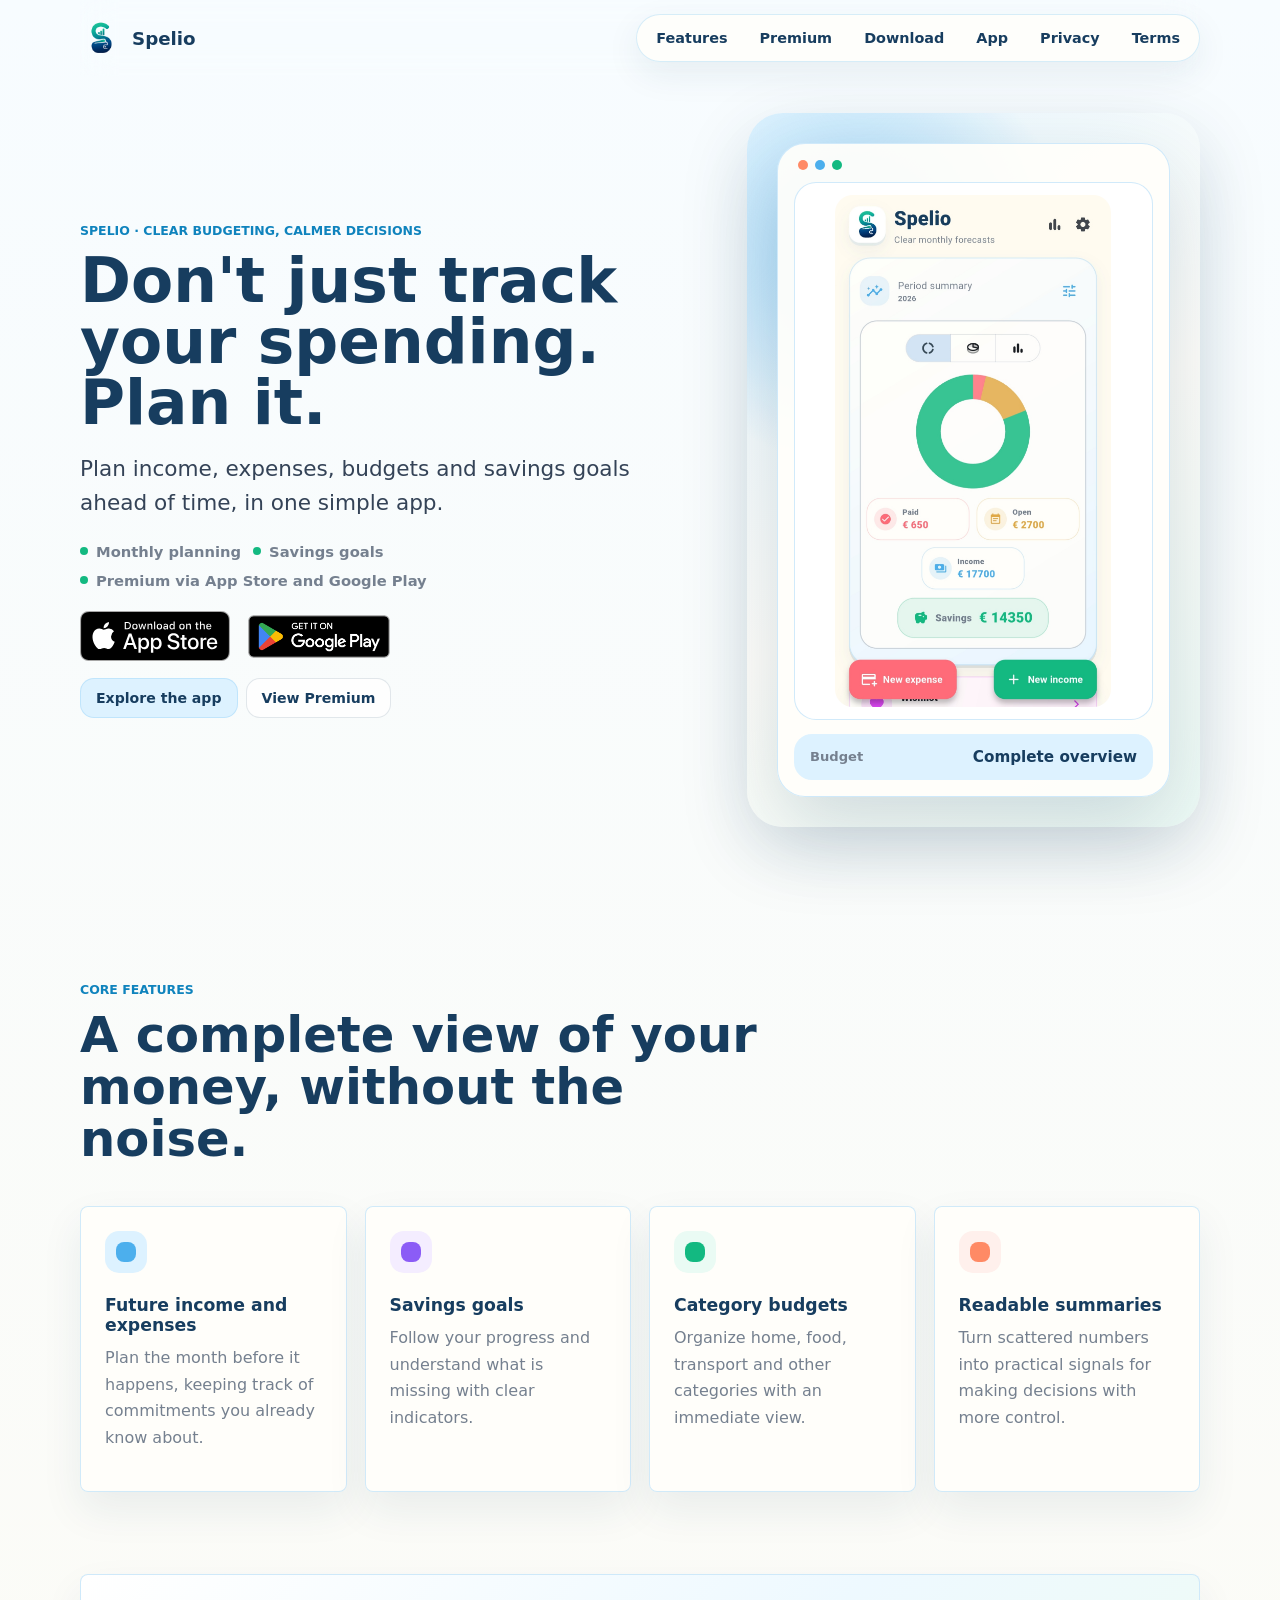
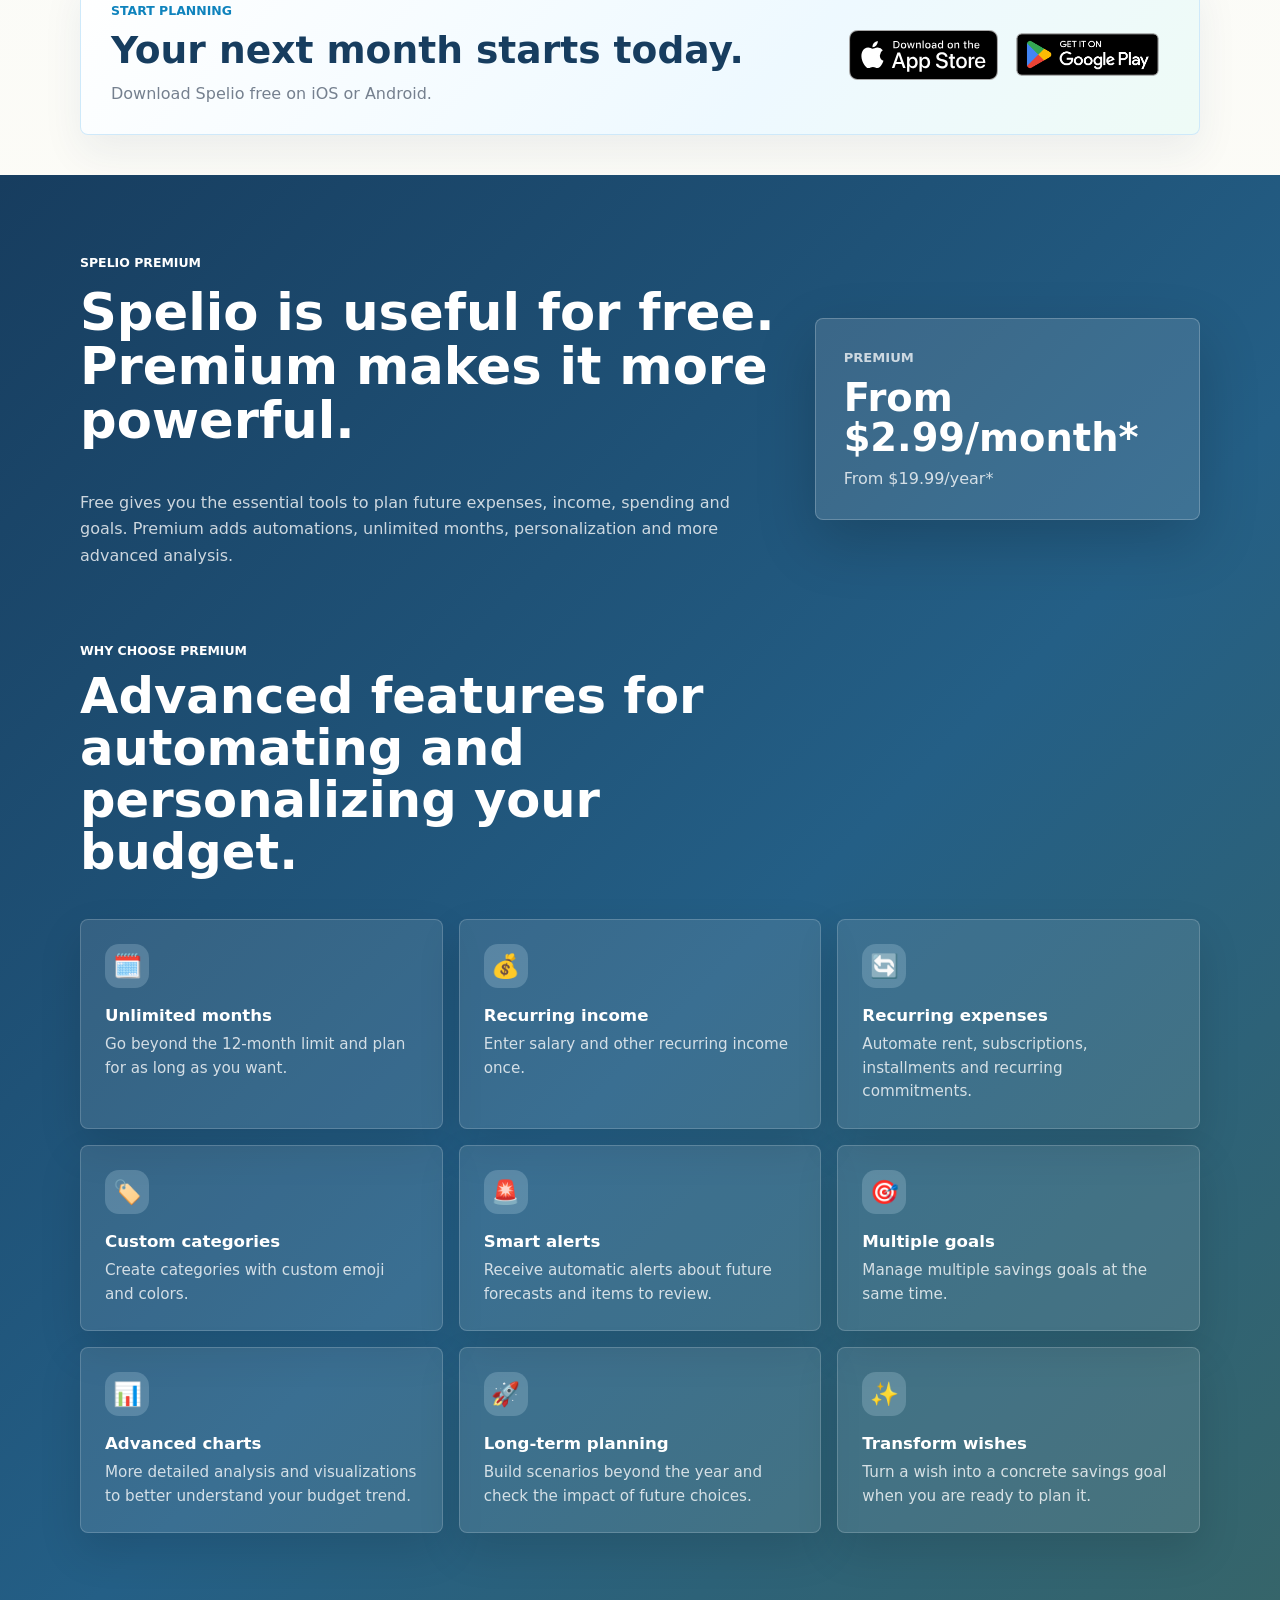
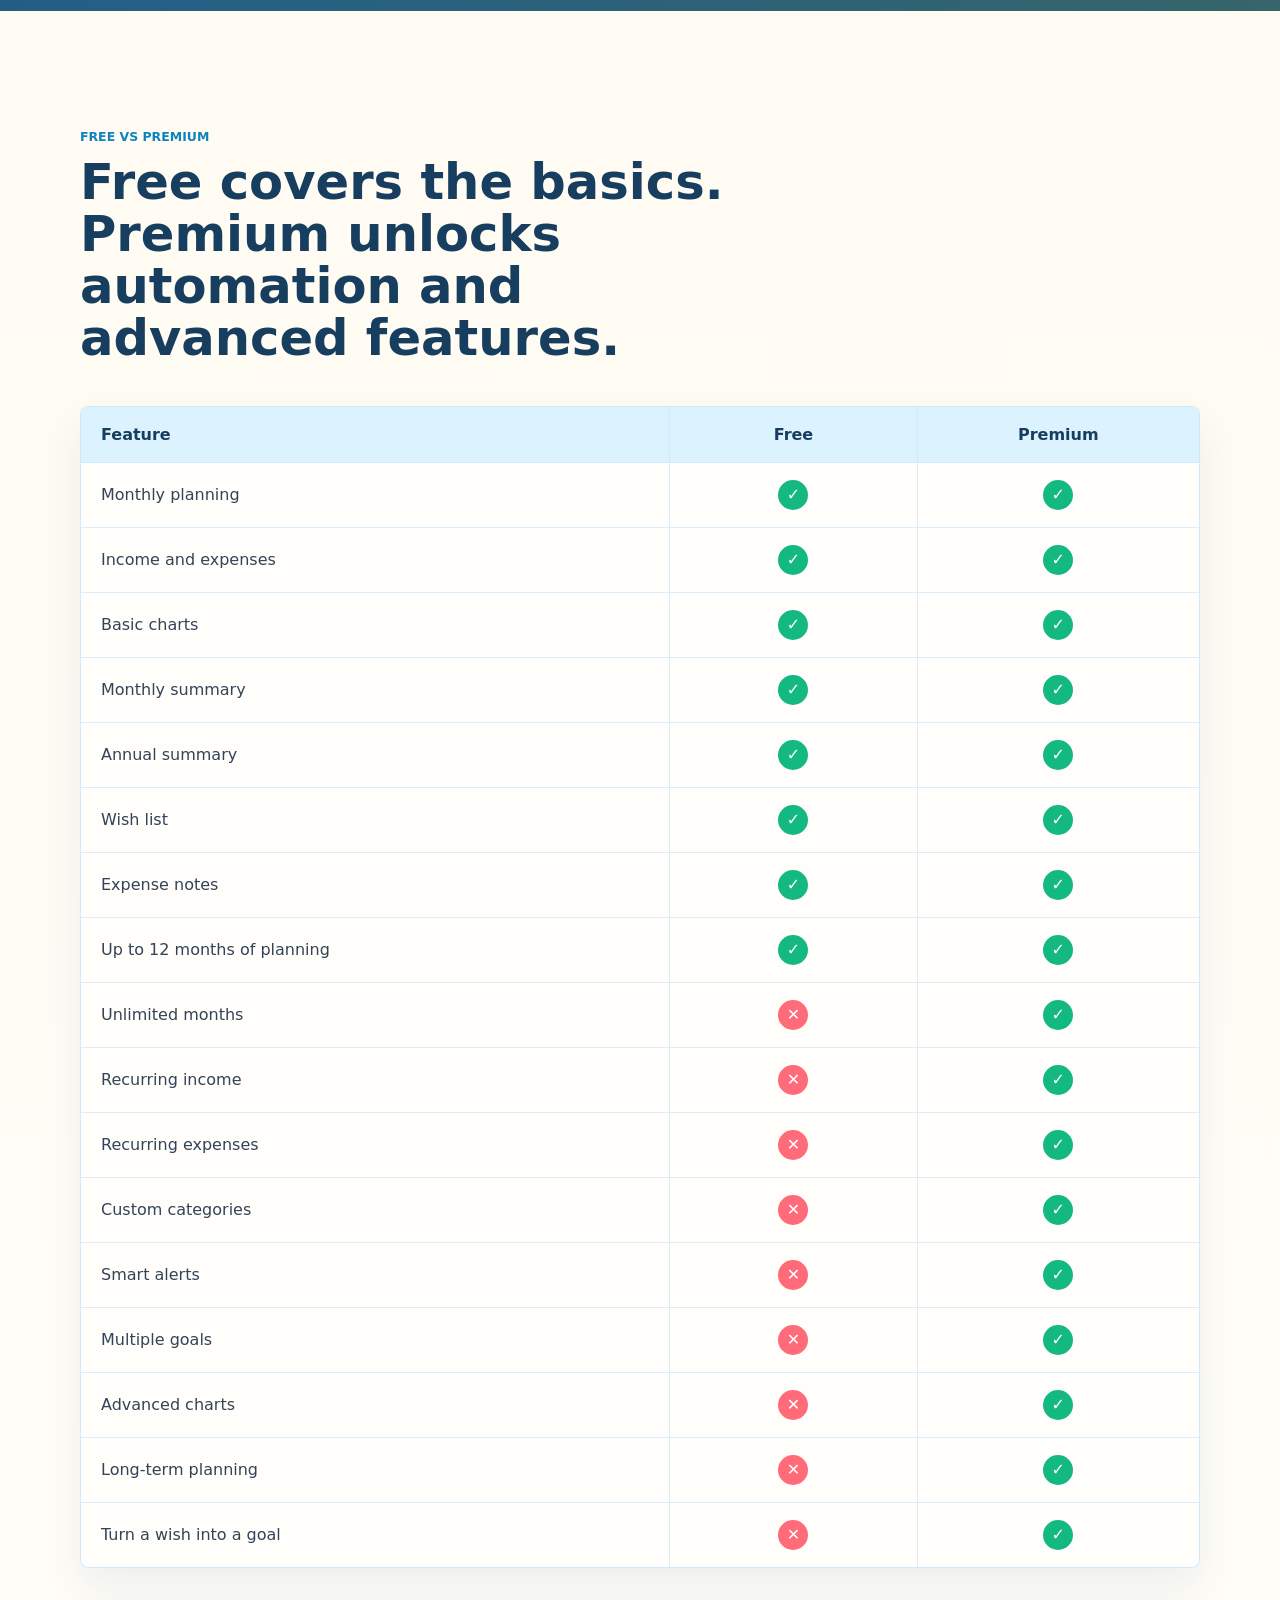
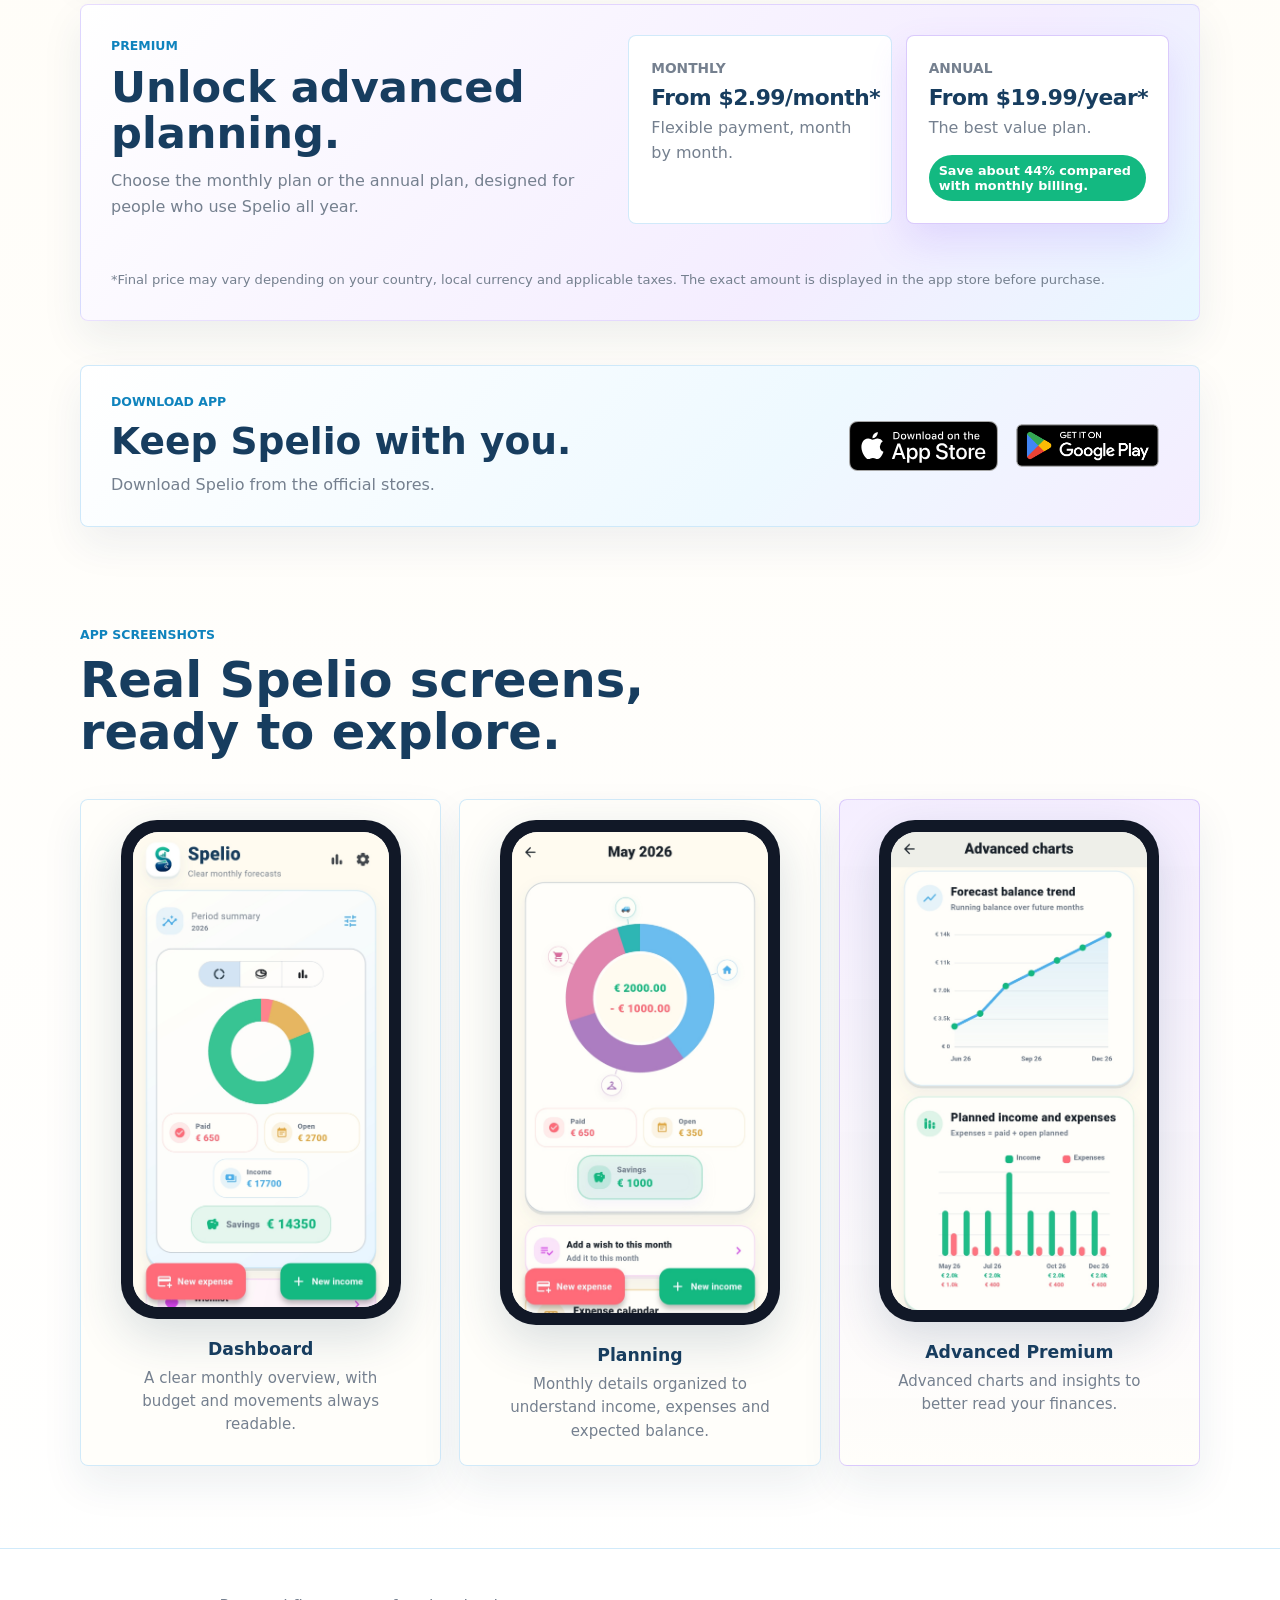
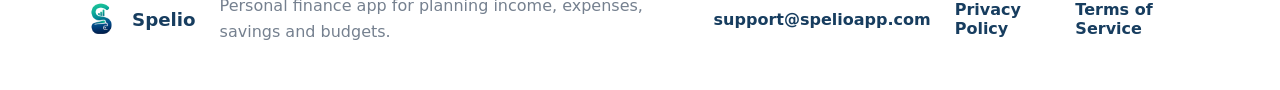
==== commit 283ef7b3: "Optimize homepage for app downloads" ====
--- a/index.html
+++ b/index.html
@@ -3,20 +3,23 @@
 <head>
   <meta charset="utf-8">
   <meta name="viewport" content="width=device-width, initial-scale=1">
-  <meta name="description" content="Spelio, app di budgeting per pianificare entrate, spese, obiettivi di risparmio e abbonamenti Premium." data-i18n-attr="content:meta.home.description">
-  <title data-i18n="meta.home.title">Spelio | App di budgeting</title>
+  <meta name="description" content="Spelio è l'app di budgeting per pianificare in anticipo entrate, spese, budget e obiettivi. Disponibile per iOS e Android." data-i18n-attr="content:meta.home.description">
+  <title data-i18n="meta.home.title">Spelio | App di budgeting per iOS e Android</title>
   <link rel="icon" type="image/png" href="/favicon.png">
   <link rel="shortcut icon" href="/favicon.ico">
   <link rel="apple-touch-icon" href="/apple-touch-icon.png">
-  <link rel="stylesheet" href="style.css?v=hero-mockup-rebalance">
+  <link rel="stylesheet" href="style.css?v=mobile-navigation">
 </head>
 <body data-page="home">
   <header class="site-header">
     <a class="brand" href="index.html" aria-label="Spelio home">
-      <img src="assets/app_logo_mark.png" alt="" class="brand-mark">
+      <img src="assets/app_logo_mark.png" width="256" height="256" alt="" class="brand-mark">
       <span>Spelio</span>
     </a>
-    <nav class="site-nav" aria-label="Navigazione principale" data-i18n-attr="aria-label:nav.aria">
+    <button class="nav-toggle" type="button" aria-expanded="false" aria-controls="primary-navigation" aria-label="Apri menu di navigazione">
+      <span class="nav-toggle-icon" aria-hidden="true"><span></span><span></span><span></span></span>
+    </button>
+    <nav id="primary-navigation" class="site-nav" aria-label="Navigazione principale" data-i18n-attr="aria-label:nav.aria">
       <a href="#features" data-i18n="nav.features">Funzioni</a>
       <a href="#premium" data-i18n="nav.premium">Premium</a>
       <a href="#download" data-i18n="nav.download">Download</a>
@@ -29,17 +32,25 @@
   <main>
     <section class="hero section-shell">
       <div class="hero-copy">
-        <p class="eyebrow" data-i18n="home.hero.eyebrow">Budgeting chiaro, decisioni più serene</p>
-        <h1>Spelio</h1>
-        <p class="hero-lede" data-i18n="home.hero.lede">Organizza entrate, spese future, obiettivi di risparmio e budget in una dashboard semplice da consultare ogni giorno.</p>
-        <div class="hero-actions">
-          <a class="button button-primary" href="#screenshots" data-i18n="home.hero.primaryCta">Scopri l'app</a>
-          <a class="button button-secondary" href="#premium" data-i18n="home.hero.secondaryCta">Vedi Premium</a>
-        </div>
+        <p class="eyebrow" data-i18n="home.hero.eyebrow">Spelio · Budgeting chiaro, decisioni più serene</p>
+        <h1 data-i18n="home.hero.title">Non limitarti a tracciare le spese. Pianificale.</h1>
+        <p class="hero-lede" data-i18n="home.hero.lede">Pianifica in anticipo entrate, spese, budget e obiettivi di risparmio, in un'unica app semplice da usare.</p>
         <div class="trust-row" aria-label="Punti chiave" data-i18n-attr="aria-label:home.hero.trustAria">
           <span data-i18n="home.hero.trust.monthly">Pianificazione mensile</span>
           <span data-i18n="home.hero.trust.goals">Obiettivi di risparmio</span>
           <span data-i18n="home.hero.trust.premium">Premium via App Store e Google Play</span>
+        </div>
+        <div class="store-badges store-badges--hero" aria-label="Scarica Spelio" data-i18n-attr="aria-label:download.aria">
+          <a class="store-badge-link store-badge-link--apple" href="https://apps.apple.com/us/app/spelio-budget-planner-goals/id6780227505" target="_blank" rel="noopener noreferrer" aria-label="Scarica Spelio dall'App Store" data-i18n-attr="aria-label:store.apple.aria" data-store="app-store" data-placement="hero">
+            <img class="store-badge-image" src="assets/store-badges/app-store-it.svg" width="250" height="83" alt="Scarica su App Store" data-i18n-attr="src:store.apple.asset;alt:store.apple.alt">
+          </a>
+          <a class="store-badge-link store-badge-link--google" href="https://play.google.com/store/apps/details?id=com.edobozzi.spelio" target="_blank" rel="noopener noreferrer" aria-label="Scarica Spelio da Google Play" data-i18n-attr="aria-label:store.google.aria" data-store="google-play" data-placement="hero">
+            <img class="store-badge-image" src="assets/store-badges/google-play-it.png" width="646" height="250" alt="Disponibile su Google Play" data-i18n-attr="src:store.google.asset;alt:store.google.alt">
+          </a>
+        </div>
+        <div class="hero-actions">
+          <a class="button button-primary" href="#screenshots" data-i18n="home.hero.primaryCta">Scopri l'app</a>
+          <a class="button button-secondary" href="#premium" data-i18n="home.hero.secondaryCta">Vedi Premium</a>
         </div>
       </div>
 
@@ -83,6 +94,22 @@
           <h3 data-i18n="home.features.insights.title">Riepiloghi leggibili</h3>
           <p data-i18n="home.features.insights.text">Trasforma numeri sparsi in indicazioni pratiche per decidere con più controllo.</p>
         </article>
+      </div>
+    </section>
+
+    <section class="mid-download section-shell" aria-labelledby="mid-download-title">
+      <div class="download-copy">
+        <p class="eyebrow" data-i18n="download.mid.eyebrow">Inizia a pianificare</p>
+        <h2 id="mid-download-title" data-i18n="download.mid.title">Il tuo prossimo mese comincia oggi.</h2>
+        <p data-i18n="download.mid.text">Scarica Spelio gratis su iOS o Android.</p>
+      </div>
+      <div class="store-badges" aria-label="Scarica Spelio" data-i18n-attr="aria-label:download.aria">
+        <a class="store-badge-link store-badge-link--apple" href="https://apps.apple.com/us/app/spelio-budget-planner-goals/id6780227505" target="_blank" rel="noopener noreferrer" aria-label="Scarica Spelio dall'App Store" data-i18n-attr="aria-label:store.apple.aria" data-store="app-store" data-placement="features">
+          <img class="store-badge-image" src="assets/store-badges/app-store-it.svg" width="250" height="83" loading="lazy" decoding="async" alt="Scarica su App Store" data-i18n-attr="src:store.apple.asset;alt:store.apple.alt">
+        </a>
+        <a class="store-badge-link store-badge-link--google" href="https://play.google.com/store/apps/details?id=com.edobozzi.spelio" target="_blank" rel="noopener noreferrer" aria-label="Scarica Spelio da Google Play" data-i18n-attr="aria-label:store.google.aria" data-store="google-play" data-placement="features">
+          <img class="store-badge-image" src="assets/store-badges/google-play-it.png" width="646" height="250" loading="lazy" decoding="async" alt="Disponibile su Google Play" data-i18n-attr="src:store.google.asset;alt:store.google.alt">
+        </a>
       </div>
     </section>
 
@@ -165,9 +192,13 @@
         <h2 data-i18n="download.title">Porta Spelio sempre con te.</h2>
         <p data-i18n="download.text">Scarica Spelio dagli store ufficiali.</p>
       </div>
-      <div class="download-actions" aria-label="Download app Spelio" data-i18n-attr="aria-label:download.aria">
-        <a class="store-button" href="https://play.google.com/store/apps/details?id=com.edobozzi.spelio" target="_blank" rel="noopener" data-i18n="download.google">Google Play</a>
-        <a class="store-button" href="https://apps.apple.com/us/app/spelio-budget-planner-goals/id6780227505" target="_blank" rel="noopener" data-i18n="download.apple">Apple App Store</a>
+      <div class="store-badges" aria-label="Scarica Spelio" data-i18n-attr="aria-label:download.aria">
+        <a class="store-badge-link store-badge-link--apple" href="https://apps.apple.com/us/app/spelio-budget-planner-goals/id6780227505" target="_blank" rel="noopener noreferrer" aria-label="Scarica Spelio dall'App Store" data-i18n-attr="aria-label:store.apple.aria" data-store="app-store" data-placement="download">
+          <img class="store-badge-image" src="assets/store-badges/app-store-it.svg" width="250" height="83" loading="lazy" decoding="async" alt="Scarica su App Store" data-i18n-attr="src:store.apple.asset;alt:store.apple.alt">
+        </a>
+        <a class="store-badge-link store-badge-link--google" href="https://play.google.com/store/apps/details?id=com.edobozzi.spelio" target="_blank" rel="noopener noreferrer" aria-label="Scarica Spelio da Google Play" data-i18n-attr="aria-label:store.google.aria" data-store="google-play" data-placement="download">
+          <img class="store-badge-image" src="assets/store-badges/google-play-it.png" width="646" height="250" loading="lazy" decoding="async" alt="Disponibile su Google Play" data-i18n-attr="src:store.google.asset;alt:store.google.alt">
+        </a>
       </div>
     </section>
 
@@ -186,12 +217,13 @@
 
   <footer class="site-footer">
     <div class="footer-inner">
-      <a class="brand footer-brand" href="index.html"><img src="assets/app_logo_mark.png" alt="" class="brand-mark"><span>Spelio</span></a>
+      <a class="brand footer-brand" href="index.html"><img src="assets/app_logo_mark.png" width="256" height="256" alt="" class="brand-mark"><span>Spelio</span></a>
       <p data-i18n="footer.text">App di finanza personale per pianificare entrate, spese, risparmi e budget.</p>
       <a class="support-link" href="mailto:support@spelioapp.com" data-i18n="footer.support">support@spelioapp.com</a>
       <nav aria-label="Documenti legali" data-i18n-attr="aria-label:footer.legalAria"><a href="privacy.html" data-i18n="footer.privacy">Informativa privacy</a><a href="terms.html" data-i18n="footer.terms">Termini di servizio</a></nav>
     </div>
   </footer>
-  <script src="localize.js"></script>
+  <script src="localize.js?v=conversion-store-badges"></script>
+  <script src="navigation.js?v=mobile-menu"></script>
 </body>
 </html>
--- a/style.css
+++ b/style.css
@@ -34,6 +34,11 @@
   text-decoration: none;
 }
 
+a:focus-visible {
+  outline: 3px solid var(--brand);
+  outline-offset: 4px;
+}
+
 .site-header {
   position: sticky;
   top: 0;
@@ -90,6 +95,10 @@
   color: #0f6da0;
 }
 
+.nav-toggle {
+  display: none;
+}
+
 .section-shell {
   width: min(1120px, calc(100% - 32px));
   margin: 0 auto;
@@ -97,11 +106,11 @@
 
 .hero {
   display: grid;
-  grid-template-columns: minmax(0, 1.04fr) minmax(320px, 0.96fr);
+  grid-template-columns: minmax(0, 1.15fr) minmax(320px, 0.85fr);
   gap: 54px;
   align-items: center;
   min-height: calc(100vh - 76px);
-  padding: 48px 0 76px;
+  padding: 32px 0 68px;
 }
 
 .eyebrow {
@@ -122,9 +131,10 @@
 
 .hero h1 {
   margin-bottom: 18px;
-  color: var(--brand-deep);
-  font-size: clamp(3.6rem, 10vw, 7.2rem);
-  line-height: 0.86;
+  max-width: 700px;
+  color: var(--brand-deep);
+  font-size: clamp(2.8rem, 4.8vw, 4.2rem);
+  line-height: 1;
   letter-spacing: 0;
 }
 
@@ -144,7 +154,63 @@
 }
 
 .hero-actions {
-  margin-top: 28px;
+  gap: 8px;
+  margin-top: 10px;
+}
+
+.hero-actions .button {
+  min-height: 40px;
+  padding: 0 15px;
+  font-size: 0.88rem;
+  box-shadow: none;
+}
+
+.hero-actions .button-primary {
+  border: 1px solid rgba(76, 175, 237, 0.2);
+  color: var(--brand-deep);
+  background: var(--mint);
+}
+
+.hero-actions .button-secondary {
+  background: rgba(255, 255, 255, 0.72);
+}
+
+.store-badges {
+  display: flex;
+  flex-wrap: wrap;
+  align-items: center;
+  gap: 8px;
+}
+
+.store-badges--hero {
+  margin-top: 16px;
+}
+
+.store-badge-link {
+  display: inline-flex;
+  align-items: center;
+  justify-content: center;
+  min-height: 44px;
+  border-radius: 10px;
+  transition: transform 160ms ease;
+}
+
+.store-badge-link:hover {
+  transform: translateY(-2px);
+}
+
+.store-badge-image {
+  display: block;
+  width: auto;
+  max-width: 100%;
+}
+
+.store-badge-link--apple .store-badge-image {
+  height: 50px;
+}
+
+.store-badge-link--google .store-badge-image {
+  height: 63px;
 }
 
 .button {
@@ -175,7 +241,7 @@
 }
 
 .trust-row {
-  margin-top: 28px;
+  margin-top: 16px;
   color: var(--muted);
   font-size: 0.92rem;
   font-weight: 700;
@@ -352,6 +418,23 @@
 .feature-icon.budget::after { background: var(--green); }
 .feature-icon.insights { background: #fff0ec; }
 .feature-icon.insights::after { background: var(--coral); }
+
+.mid-download {
+  display: grid;
+  grid-template-columns: minmax(0, 1fr) auto;
+  gap: 26px;
+  align-items: center;
+  margin-bottom: 40px;
+  padding: 28px 30px;
+  border: 1px solid rgba(205, 232, 250, 0.95);
+  border-radius: 8px;
+  background: linear-gradient(135deg, #ffffff, #eef9ff 62%, #eefbf6);
+  box-shadow: 0 18px 42px rgba(23, 61, 95, 0.07);
+}
+
+.mid-download .store-badges {
+  justify-content: flex-end;
+}
 
 .premium-band {
   margin: 40px 0;
@@ -589,8 +672,9 @@
   max-width: 100%;
   margin: 10px 0 6px;
   color: var(--brand-deep);
-  font-size: clamp(1.42rem, 2.35vw, 2.05rem);
+  font-size: clamp(1.1rem, 1.7vw, 1.55rem);
   line-height: 1.05;
+  letter-spacing: -0.02em;
   white-space: nowrap;
 }
 
@@ -652,25 +736,8 @@
   line-height: 1.62;
 }
 
-.download-actions {
-  display: flex;
-  flex-wrap: wrap;
-  gap: 12px;
+.download-section .store-badges {
   justify-content: flex-end;
-}
-
-.store-button {
-  display: inline-flex;
-  align-items: center;
-  justify-content: center;
-  min-height: 48px;
-  padding: 0 18px;
-  border: 1px solid rgba(23, 61, 95, 0.16);
-  border-radius: 8px;
-  color: var(--brand-deep);
-  background: #ffffff;
-  font-weight: 900;
-  box-shadow: 0 12px 24px rgba(23, 61, 95, 0.08);
 }
 
 .screenshot-grid {
@@ -815,17 +882,19 @@
   .hero,
   .premium-hero,
   .premium-cta,
+  .mid-download,
   .download-section {
     grid-template-columns: 1fr;
   }
 
-  .download-actions {
+  .mid-download .store-badges,
+  .download-section .store-badges {
     justify-content: flex-start;
   }
 
   .hero {
     min-height: auto;
-    padding-top: 28px;
+    padding-top: 22px;
   }
 
   .app-preview {
@@ -851,8 +920,134 @@
     width: min(100% - 22px, 1120px);
   }
 
+  .site-header {
+    min-height: 60px;
+    padding: 8px 0;
+    flex-flow: row wrap;
+    align-items: center;
+    justify-content: space-between;
+    gap: 8px;
+  }
+
+  .site-header.nav-enabled .nav-toggle {
+    display: inline-grid;
+    place-items: center;
+    width: 44px;
+    height: 44px;
+    padding: 0;
+    border: 1px solid rgba(76, 175, 237, 0.22);
+    border-radius: 12px;
+    color: var(--brand-deep);
+    background: rgba(255, 254, 250, 0.94);
+    cursor: pointer;
+  }
+
+  .nav-toggle-icon,
+  .nav-toggle-icon span {
+    display: block;
+  }
+
+  .nav-toggle-icon {
+    position: relative;
+    width: 20px;
+    height: 16px;
+  }
+
+  .nav-toggle-icon span {
+    position: absolute;
+    left: 0;
+    width: 100%;
+    height: 2px;
+    border-radius: 999px;
+    background: currentColor;
+    transition: transform 160ms ease, opacity 160ms ease, top 160ms ease;
+  }
+
+  .nav-toggle-icon span:nth-child(1) { top: 0; }
+  .nav-toggle-icon span:nth-child(2) { top: 7px; }
+  .nav-toggle-icon span:nth-child(3) { top: 14px; }
+
+  .nav-toggle[aria-expanded="true"] .nav-toggle-icon span:nth-child(1) {
+    top: 7px;
+    transform: rotate(45deg);
+  }
+
+  .nav-toggle[aria-expanded="true"] .nav-toggle-icon span:nth-child(2) {
+    opacity: 0;
+  }
+
+  .nav-toggle[aria-expanded="true"] .nav-toggle-icon span:nth-child(3) {
+    top: 7px;
+    transform: rotate(-45deg);
+  }
+
+  .site-header .site-nav {
+    width: 100%;
+    max-width: 100%;
+    flex-direction: column;
+    align-items: stretch;
+    gap: 2px;
+    padding: 8px;
+    overflow: visible;
+    border-radius: 14px;
+  }
+
+  .site-header.nav-enabled .site-nav {
+    display: none;
+  }
+
+  .site-header.nav-enabled .site-nav.is-open {
+    display: flex;
+  }
+
+  .site-nav a {
+    width: 100%;
+    padding: 10px 12px;
+  }
+
+  .hero {
+    padding-top: 14px;
+    padding-bottom: 52px;
+  }
+
+  .hero .eyebrow {
+    margin-bottom: 8px;
+  }
+
   .hero-actions .button {
-    width: 100%;
+    flex: 1 1 140px;
+  }
+
+  .hero h1 {
+    margin-bottom: 12px;
+    font-size: clamp(2.15rem, 8.8vw, 2.75rem);
+    line-height: 0.96;
+  }
+
+  .hero-lede {
+    margin-bottom: 0;
+    font-size: 1.05rem;
+    line-height: 1.48;
+  }
+
+  .store-badges--hero {
+    margin-top: 12px;
+  }
+
+  .trust-row {
+    margin-top: 12px;
+  }
+
+  .store-badges {
+    justify-content: center;
+  }
+
+  .store-badge-link--apple .store-badge-image {
+    height: 40px;
+  }
+
+  .store-badge-link--google .store-badge-image {
+    height: 50.4px;
   }
 
   .feature-grid,
@@ -865,13 +1060,9 @@
     padding: 22px;
   }
 
+  .mid-download,
   .download-section {
     padding: 22px;
-  }
-
-  .download-actions,
-  .store-button {
-    width: 100%;
   }
 
   .features,
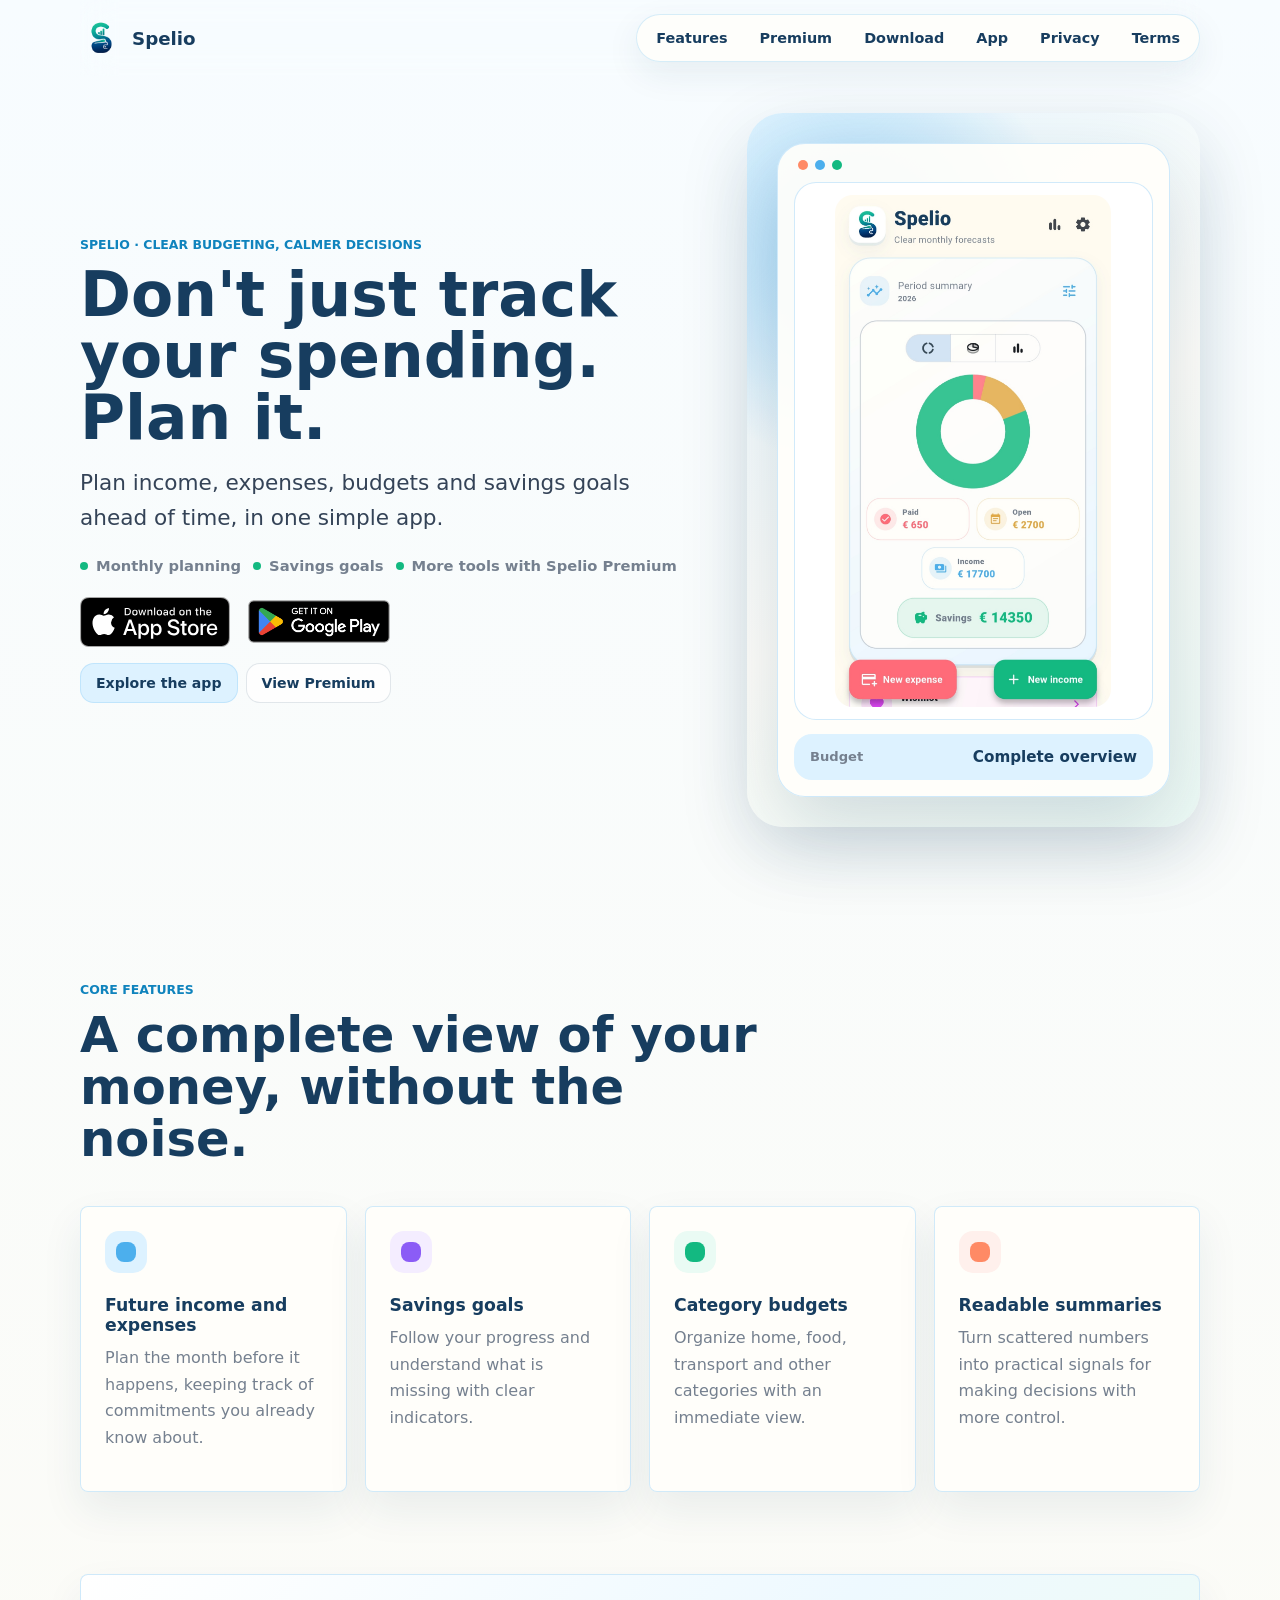
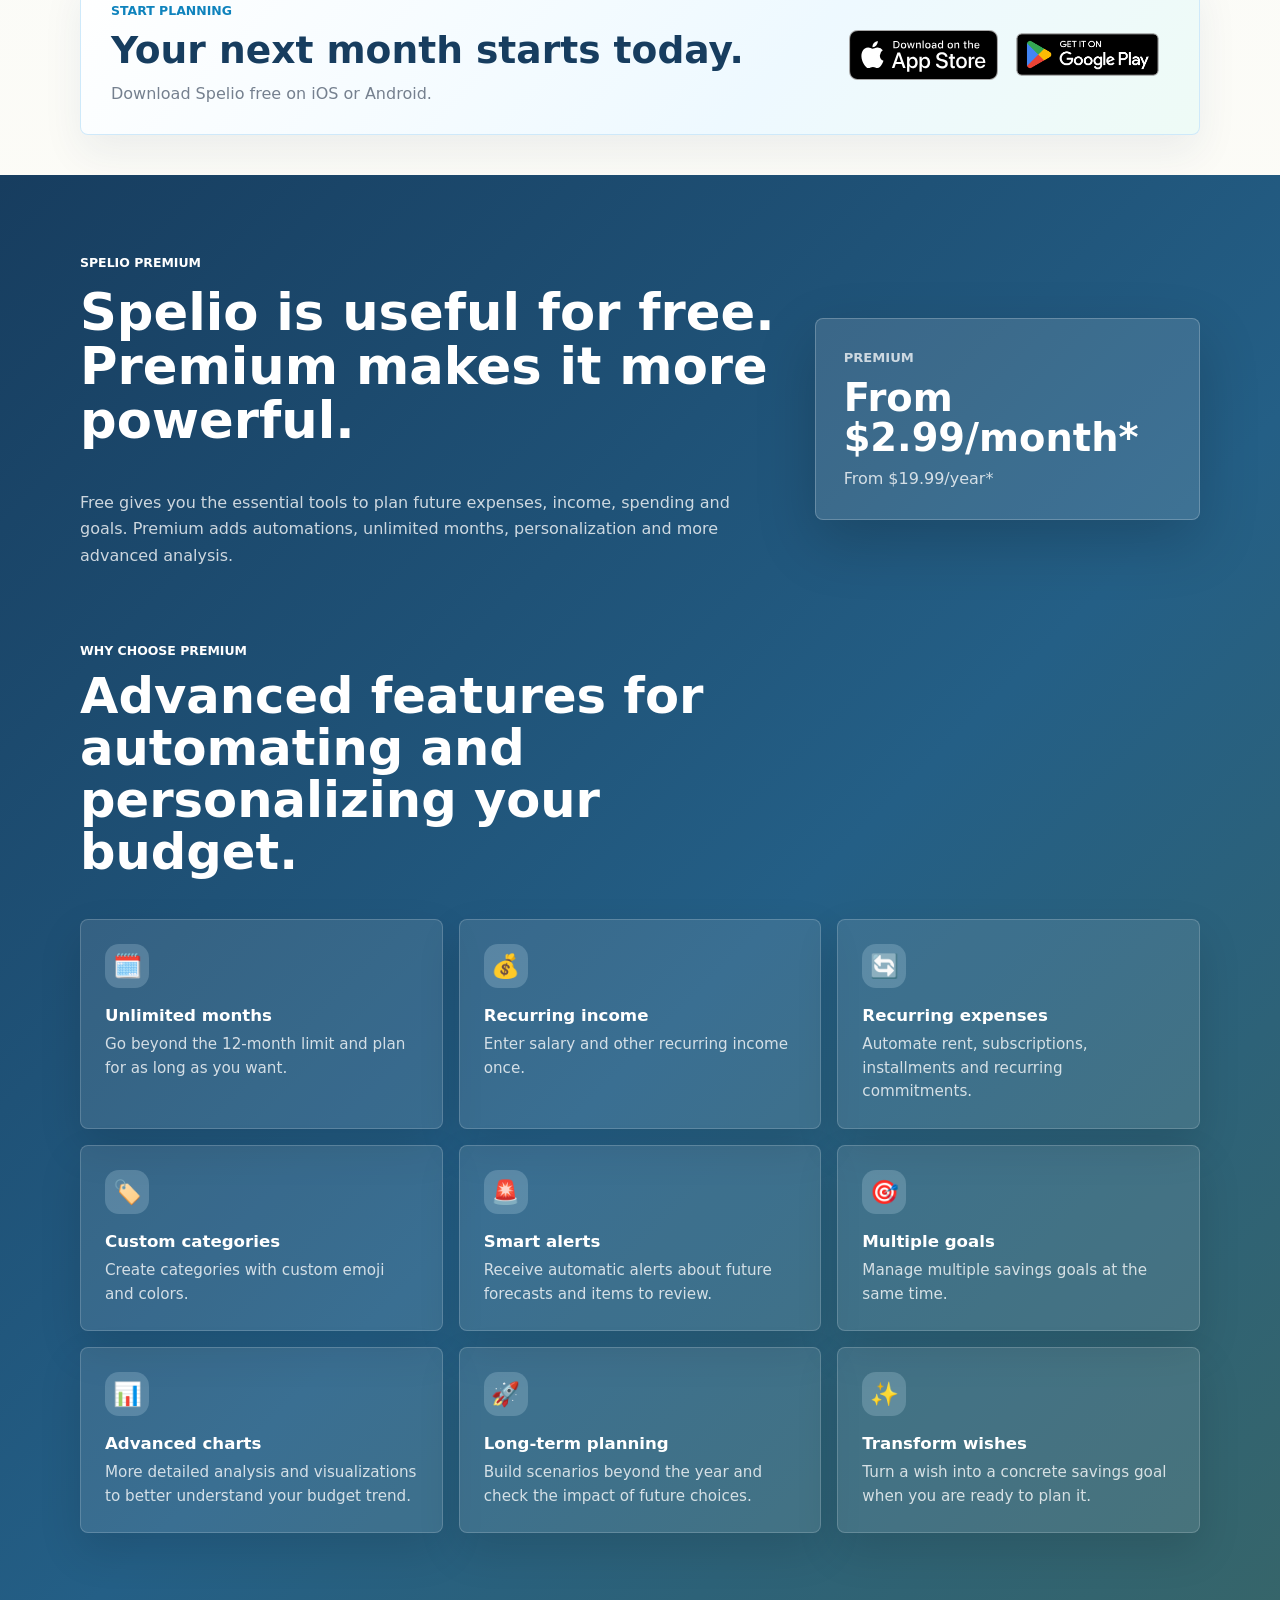
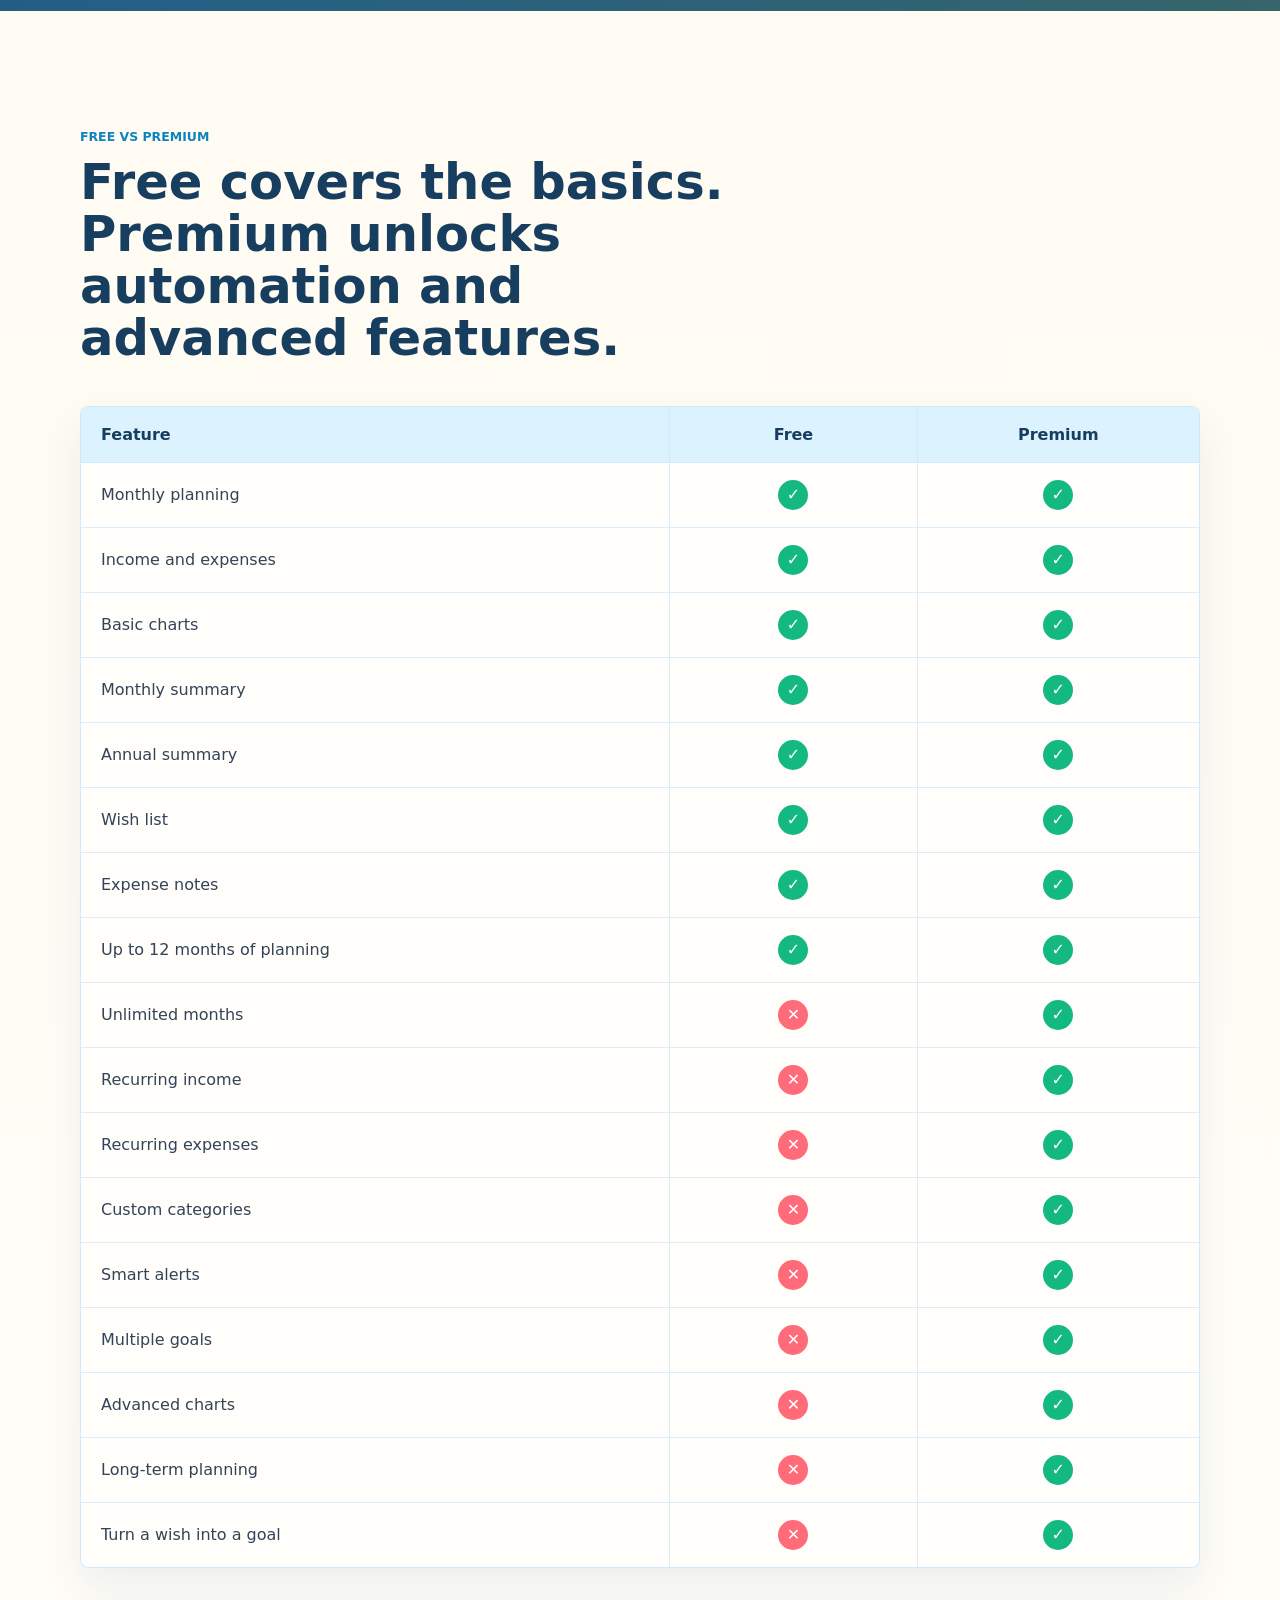
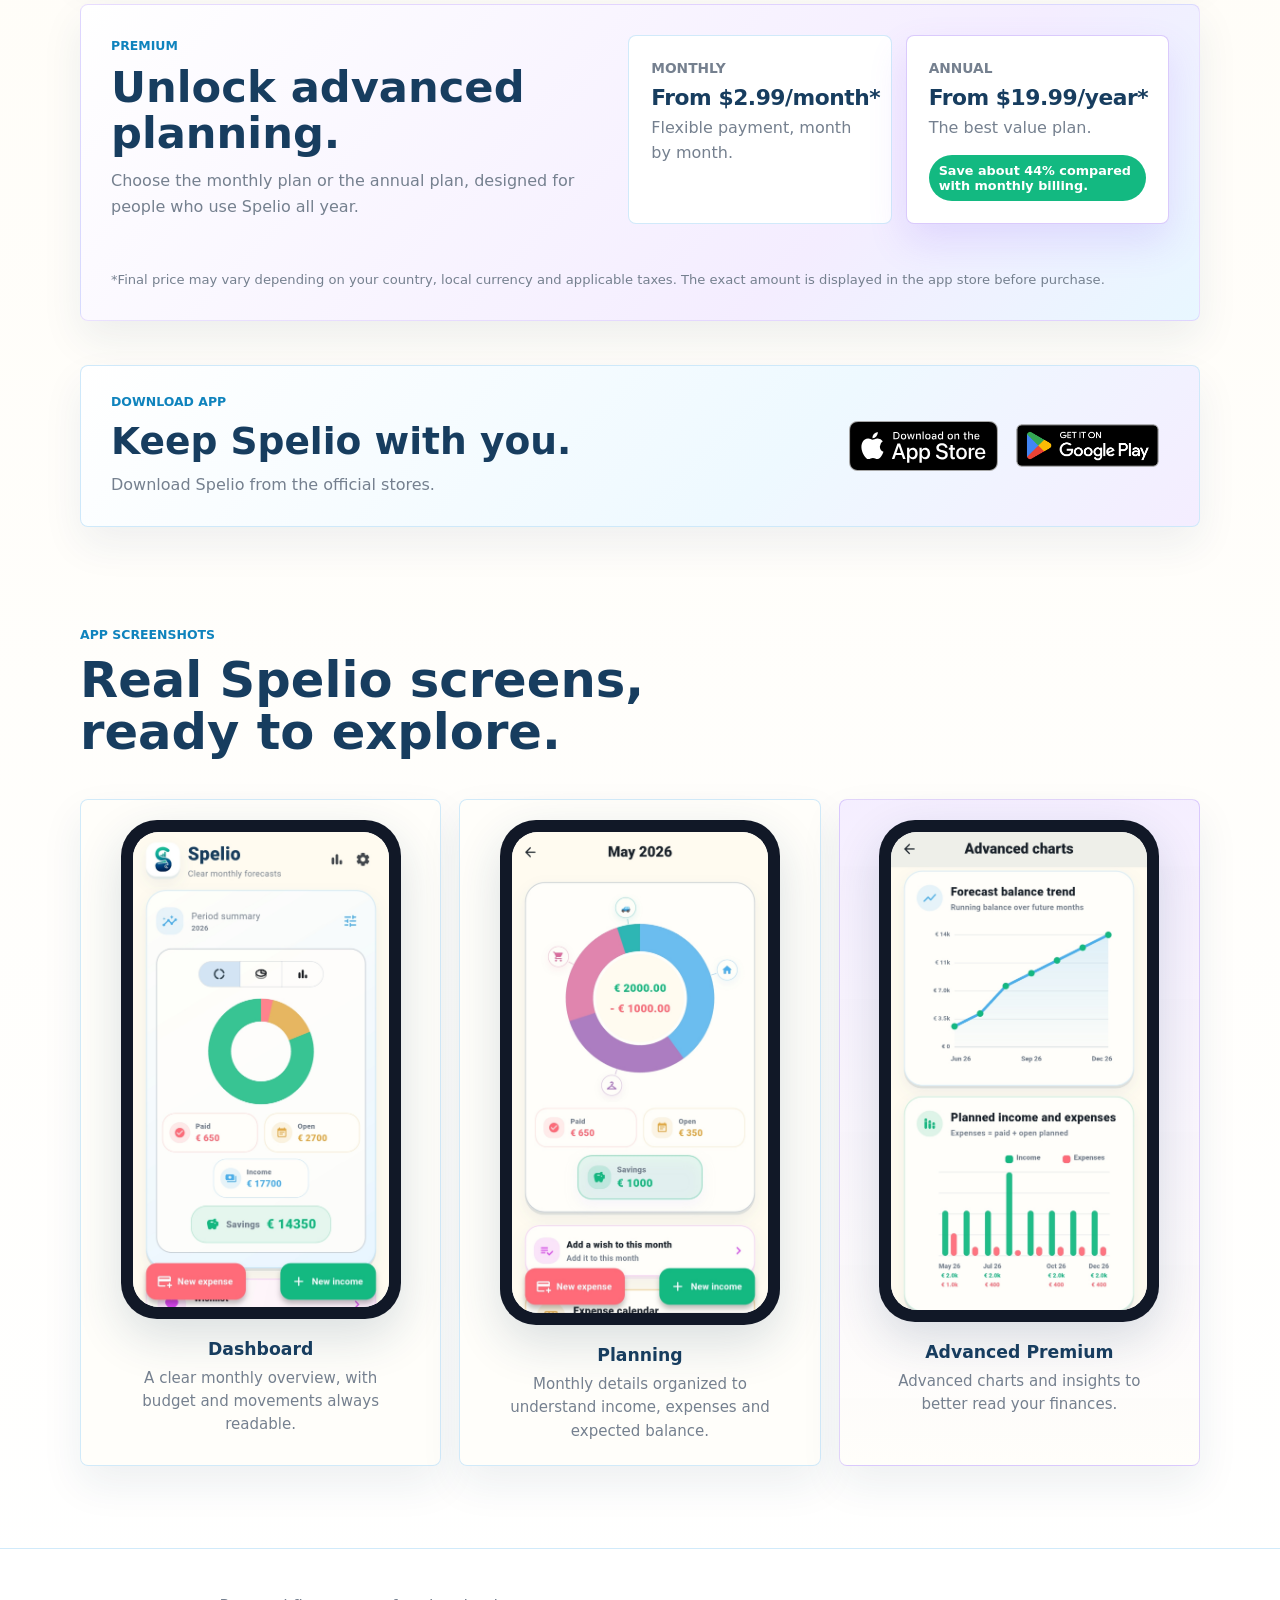
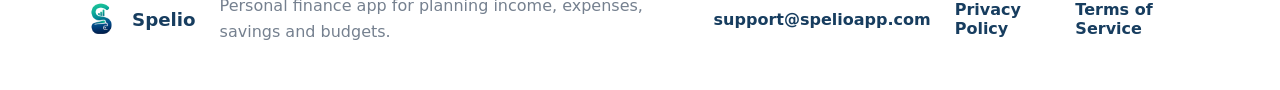
==== commit 1828f743: "Refine mobile hero spacing and premium copy" ====
--- a/index.html
+++ b/index.html
@@ -8,7 +8,7 @@
   <link rel="icon" type="image/png" href="/favicon.png">
   <link rel="shortcut icon" href="/favicon.ico">
   <link rel="apple-touch-icon" href="/apple-touch-icon.png">
-  <link rel="stylesheet" href="style.css?v=mobile-navigation">
+  <link rel="stylesheet" href="style.css?v=mobile-layout-v6">
 </head>
 <body data-page="home">
   <header class="site-header">
@@ -38,7 +38,7 @@
         <div class="trust-row" aria-label="Punti chiave" data-i18n-attr="aria-label:home.hero.trustAria">
           <span data-i18n="home.hero.trust.monthly">Pianificazione mensile</span>
           <span data-i18n="home.hero.trust.goals">Obiettivi di risparmio</span>
-          <span data-i18n="home.hero.trust.premium">Premium via App Store e Google Play</span>
+          <span data-i18n="home.hero.trust.premium">Più strumenti con Spelio Premium</span>
         </div>
         <div class="store-badges store-badges--hero" aria-label="Scarica Spelio" data-i18n-attr="aria-label:download.aria">
           <a class="store-badge-link store-badge-link--apple" href="https://apps.apple.com/us/app/spelio-budget-planner-goals/id6780227505" target="_blank" rel="noopener noreferrer" aria-label="Scarica Spelio dall'App Store" data-i18n-attr="aria-label:store.apple.aria" data-store="app-store" data-placement="hero">
@@ -223,7 +223,7 @@
       <nav aria-label="Documenti legali" data-i18n-attr="aria-label:footer.legalAria"><a href="privacy.html" data-i18n="footer.privacy">Informativa privacy</a><a href="terms.html" data-i18n="footer.terms">Termini di servizio</a></nav>
     </div>
   </footer>
-  <script src="localize.js?v=conversion-store-badges"></script>
+  <script src="localize.js?v=mobile-hero-copy-v2"></script>
   <script src="navigation.js?v=mobile-menu"></script>
 </body>
 </html>
--- a/style.css
+++ b/style.css
@@ -1006,36 +1006,46 @@
   }
 
   .hero {
-    padding-top: 14px;
+    padding-top: 34px;
     padding-bottom: 52px;
+    row-gap: 45px;
   }
 
   .hero .eyebrow {
-    margin-bottom: 8px;
+    margin-bottom: 30px;
   }
 
   .hero-actions .button {
     flex: 1 1 140px;
   }
 
+  .hero-actions {
+    margin-top: 20px;
+  }
+
   .hero h1 {
-    margin-bottom: 12px;
-    font-size: clamp(2.15rem, 8.8vw, 2.75rem);
-    line-height: 0.96;
+    margin-bottom: 44px;
+    font-size: 2.15rem;
+    line-height: 1.04;
   }
 
   .hero-lede {
     margin-bottom: 0;
-    font-size: 1.05rem;
-    line-height: 1.48;
+    font-size: 1rem;
+    line-height: 1.55;
   }
 
   .store-badges--hero {
-    margin-top: 12px;
+    margin-top: 40px;
   }
 
   .trust-row {
-    margin-top: 12px;
+    flex-direction: column;
+    align-items: flex-start;
+    row-gap: 8px;
+    margin-top: 24px;
+    font-size: 0.875rem;
+    font-weight: 650;
   }
 
   .store-badges {
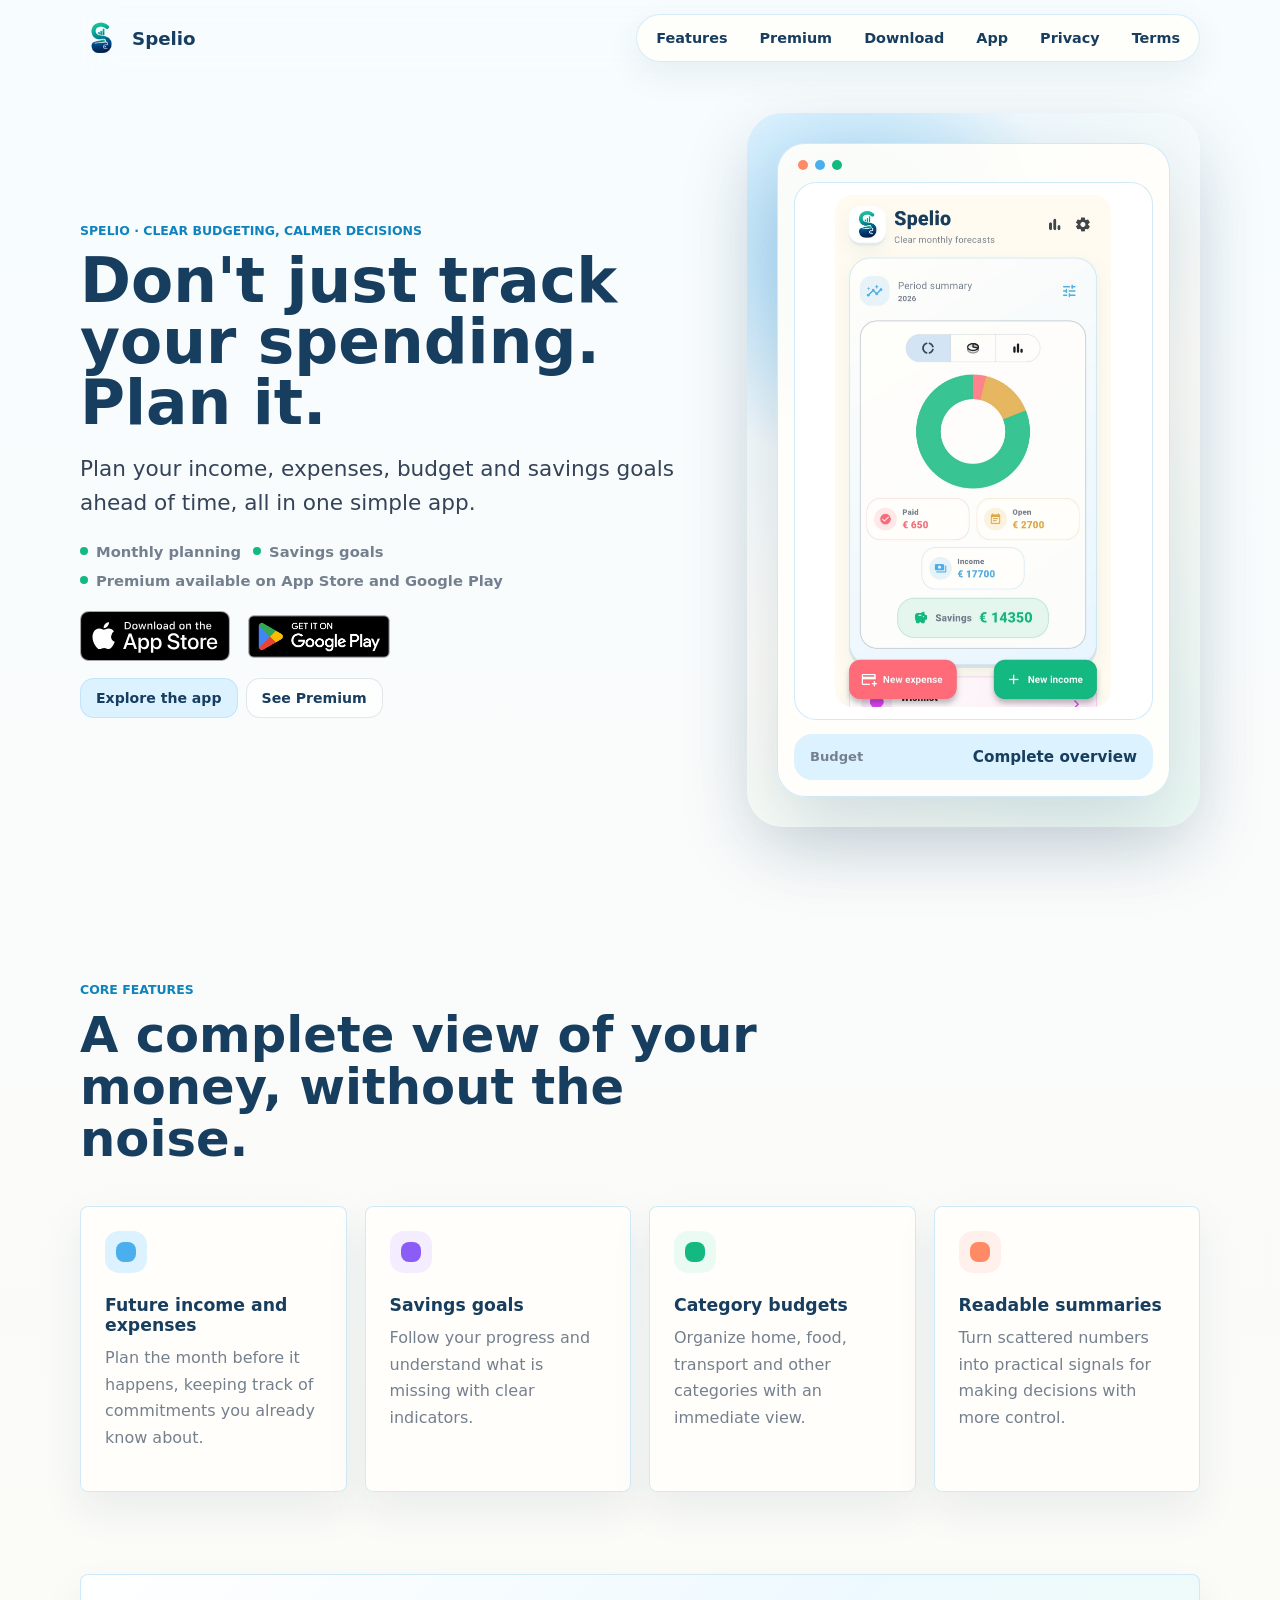
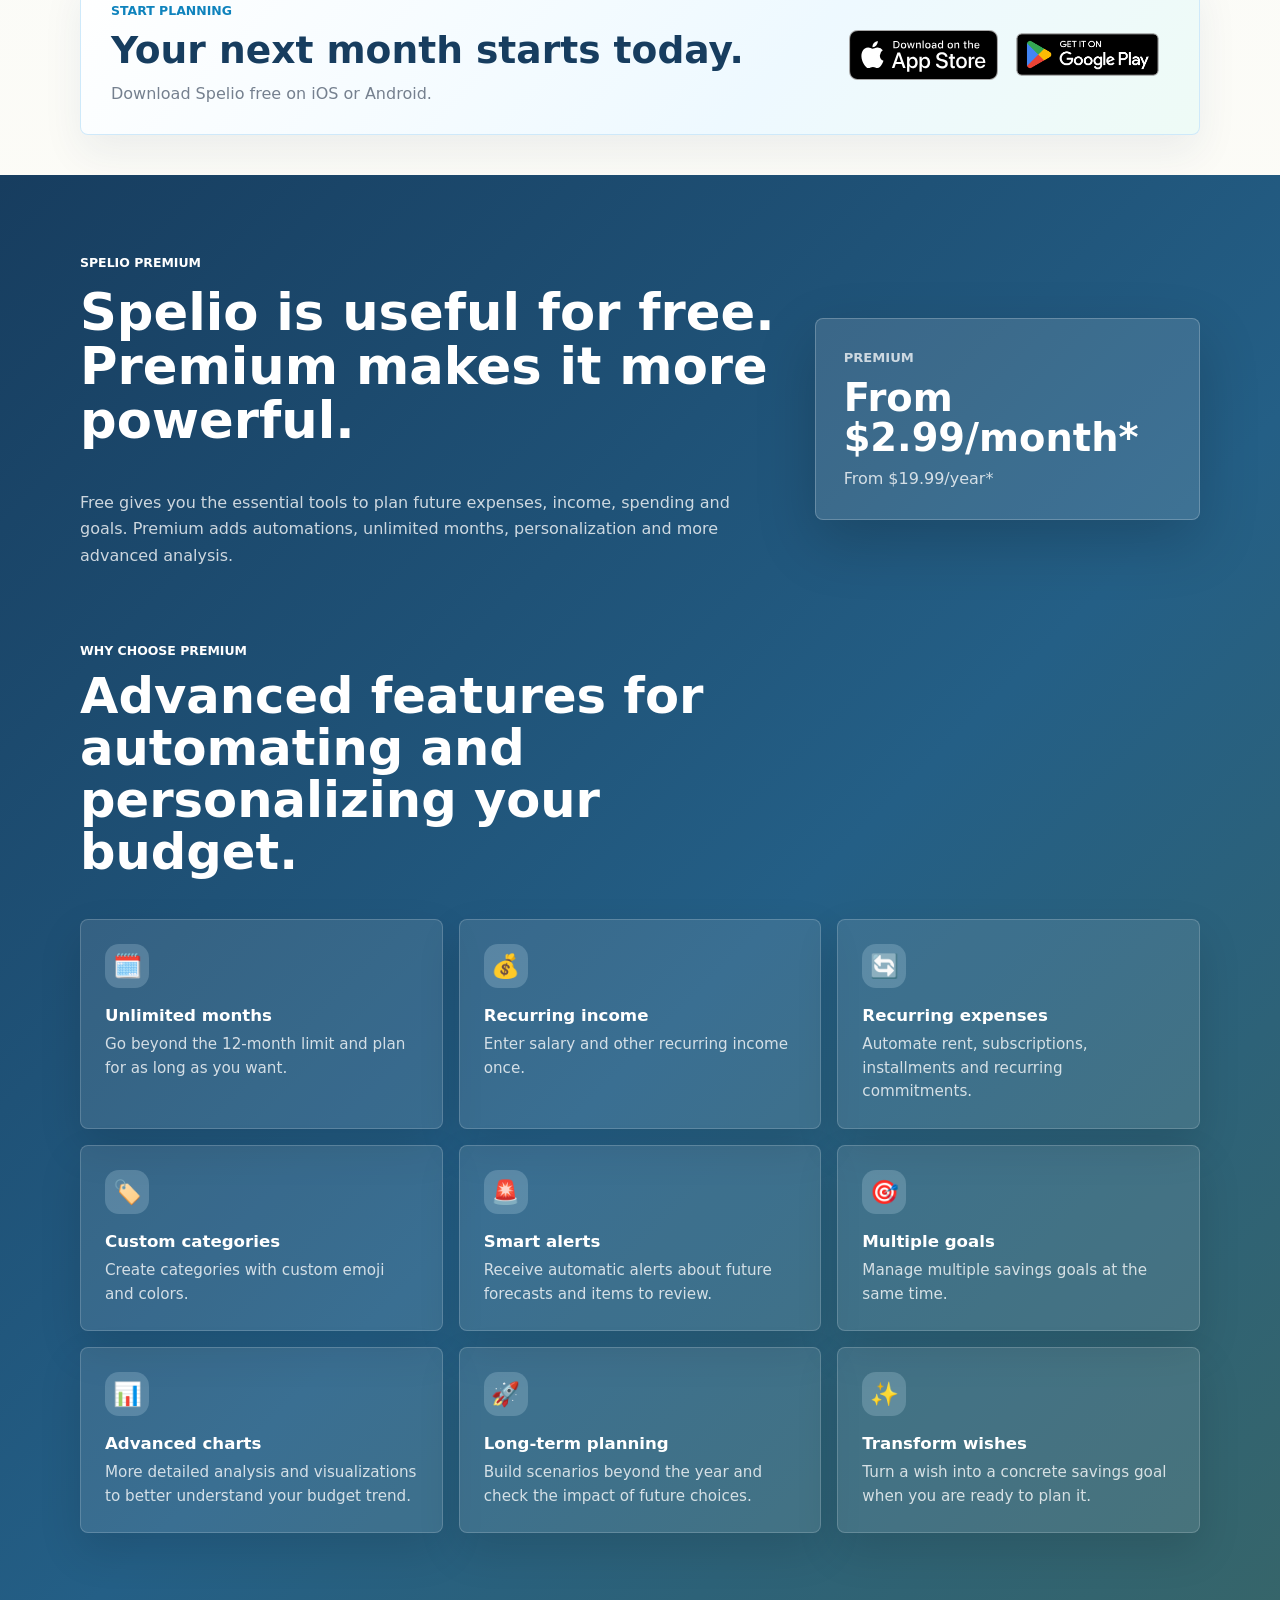
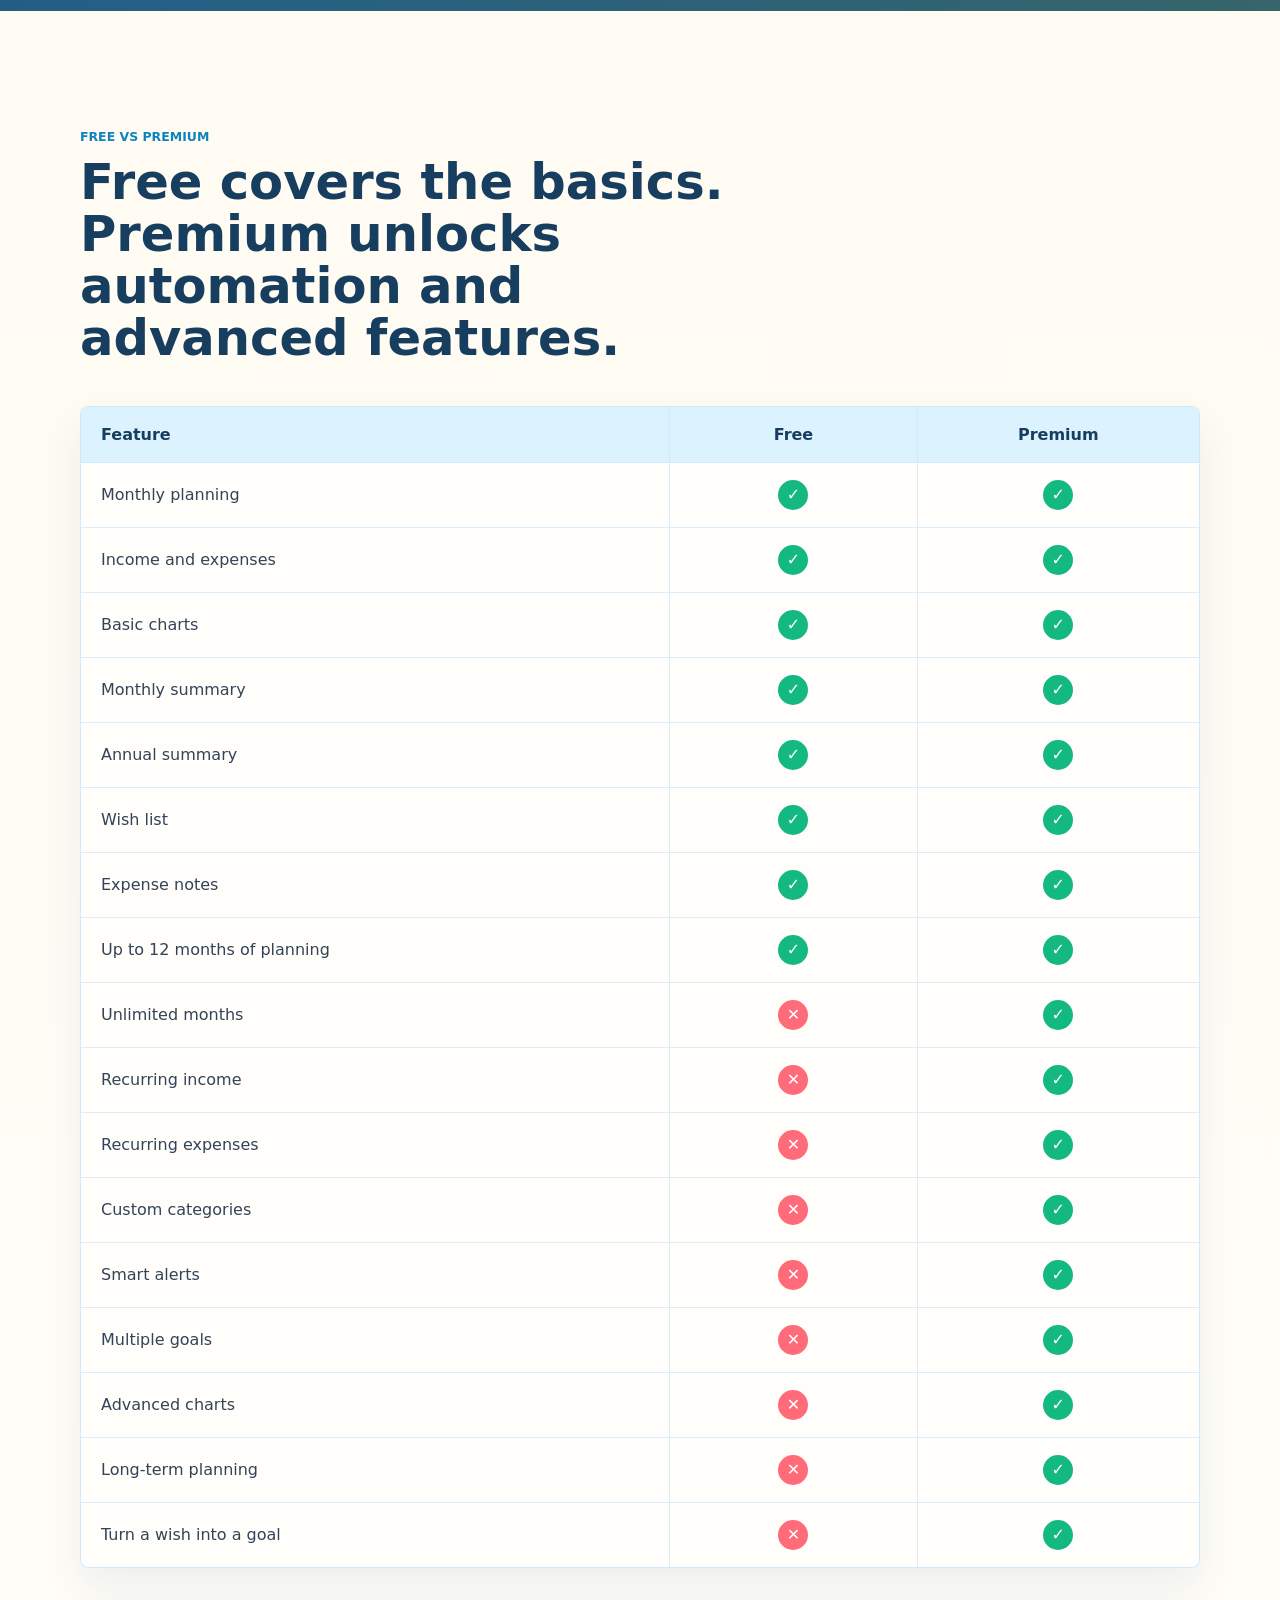
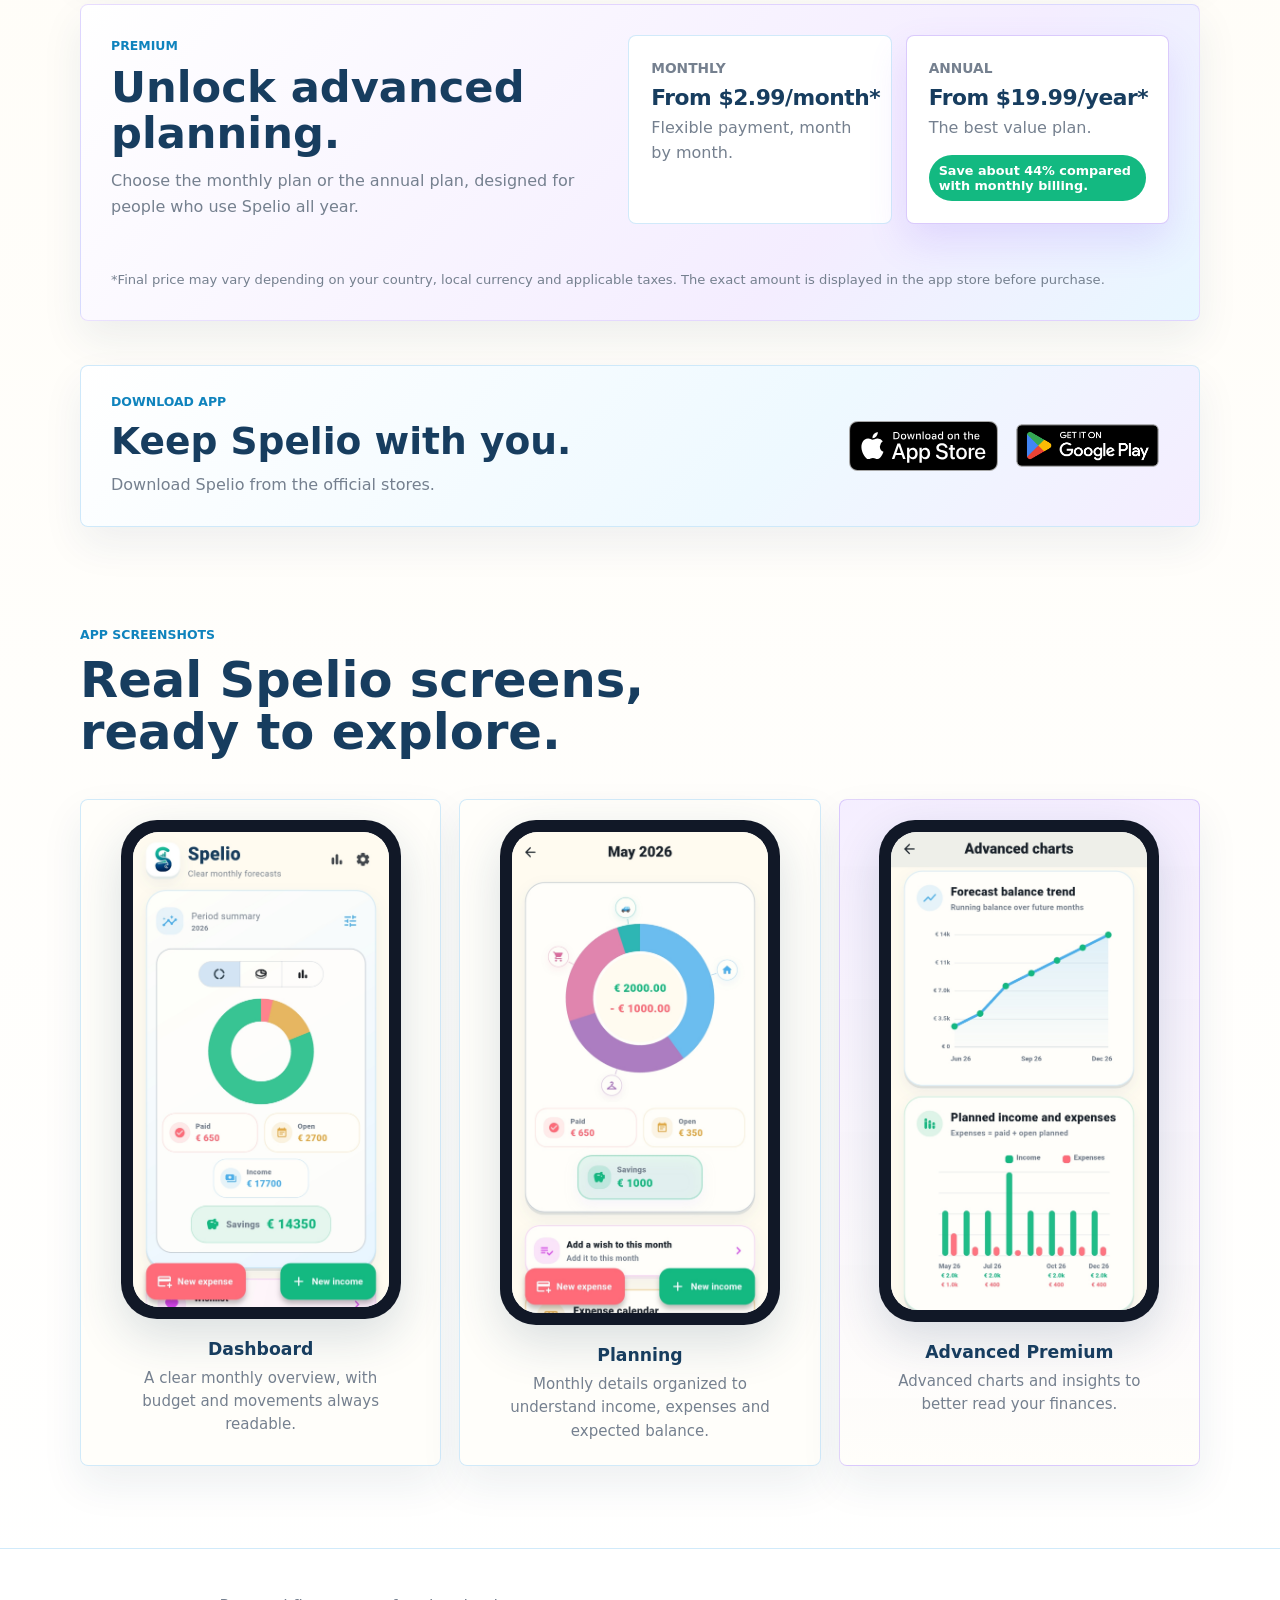
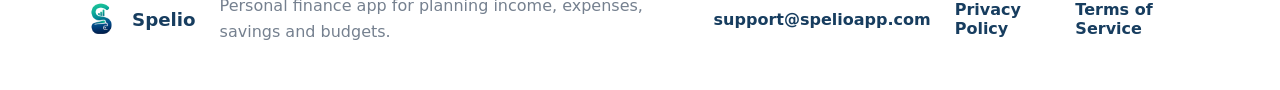
==== commit b3f0de7f: "Force refresh localized copy" ====
--- a/index.html
+++ b/index.html
@@ -223,7 +223,7 @@
       <nav aria-label="Documenti legali" data-i18n-attr="aria-label:footer.legalAria"><a href="privacy.html" data-i18n="footer.privacy">Informativa privacy</a><a href="terms.html" data-i18n="footer.terms">Termini di servizio</a></nav>
     </div>
   </footer>
-  <script src="localize.js?v=mobile-hero-copy-v2"></script>
+  <script src="localize.js?v=english-copy-v2"></script>
   <script src="navigation.js?v=mobile-menu"></script>
 </body>
 </html>
